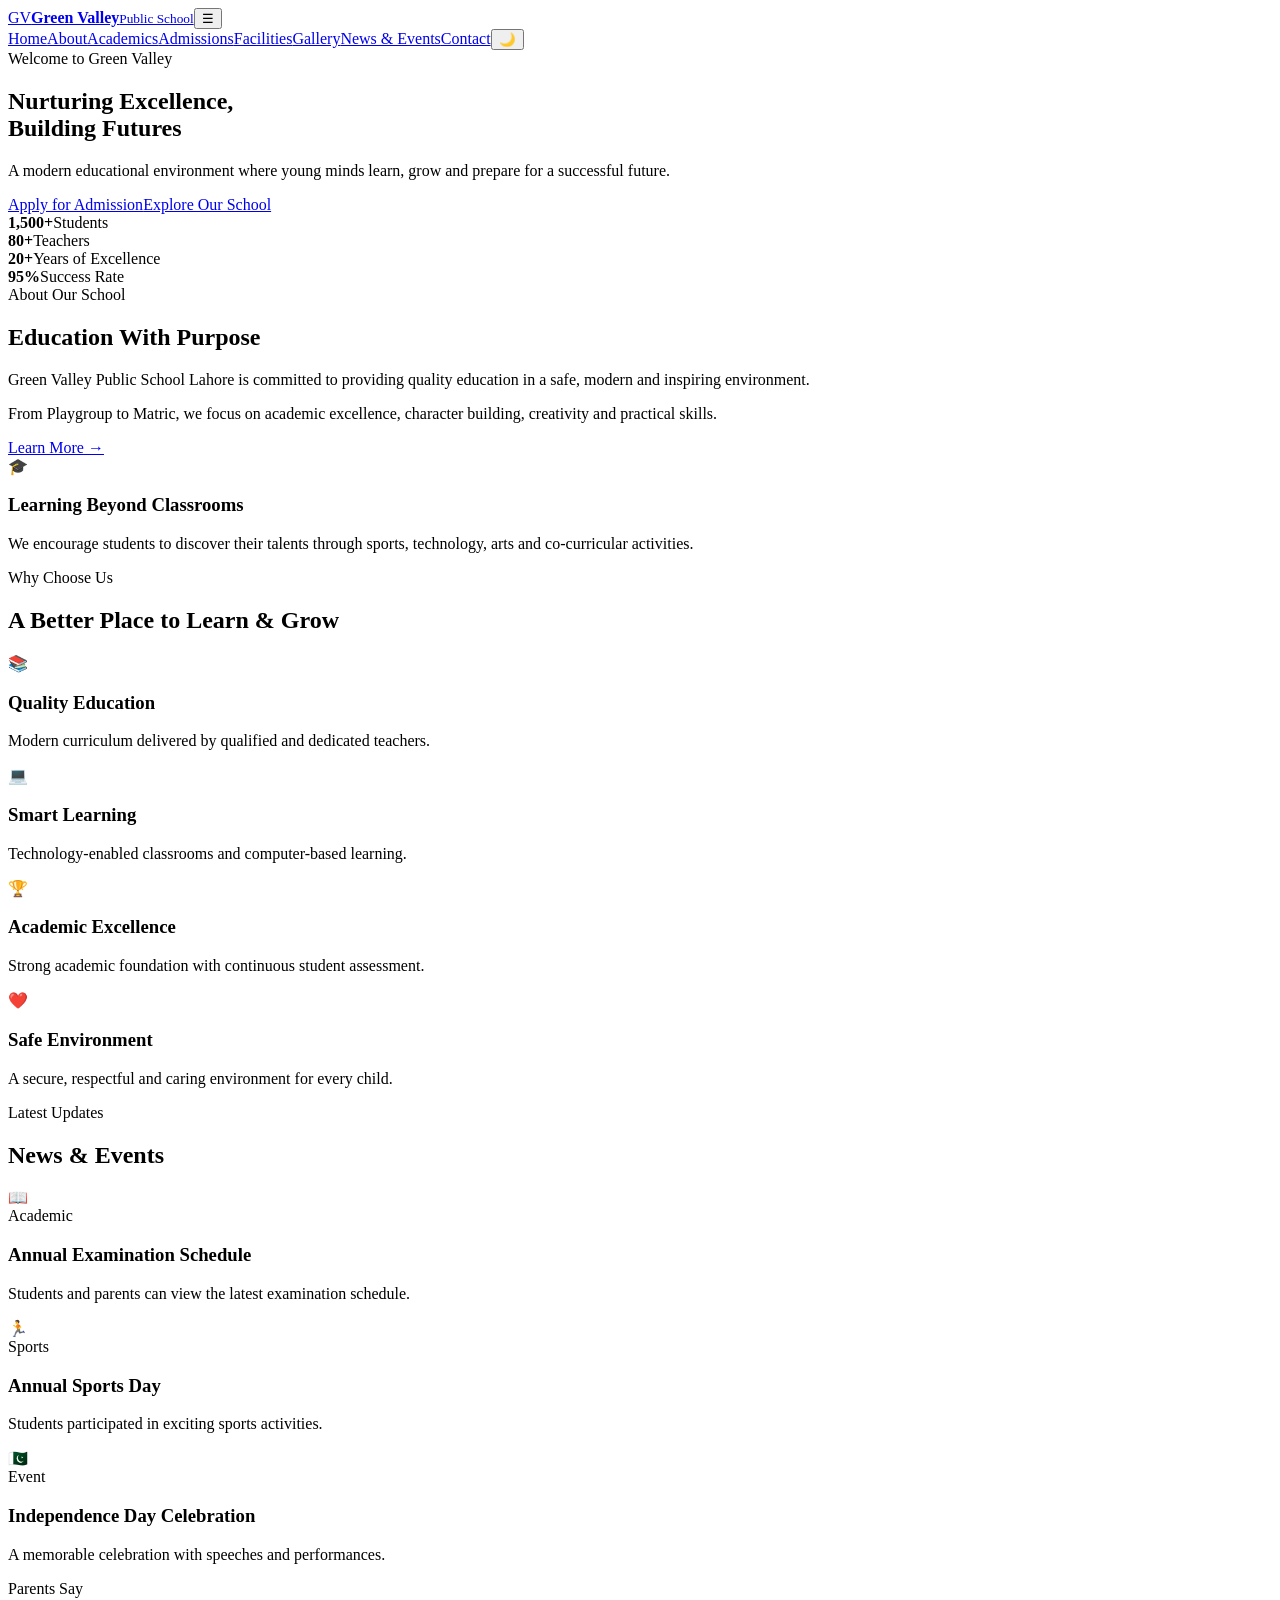
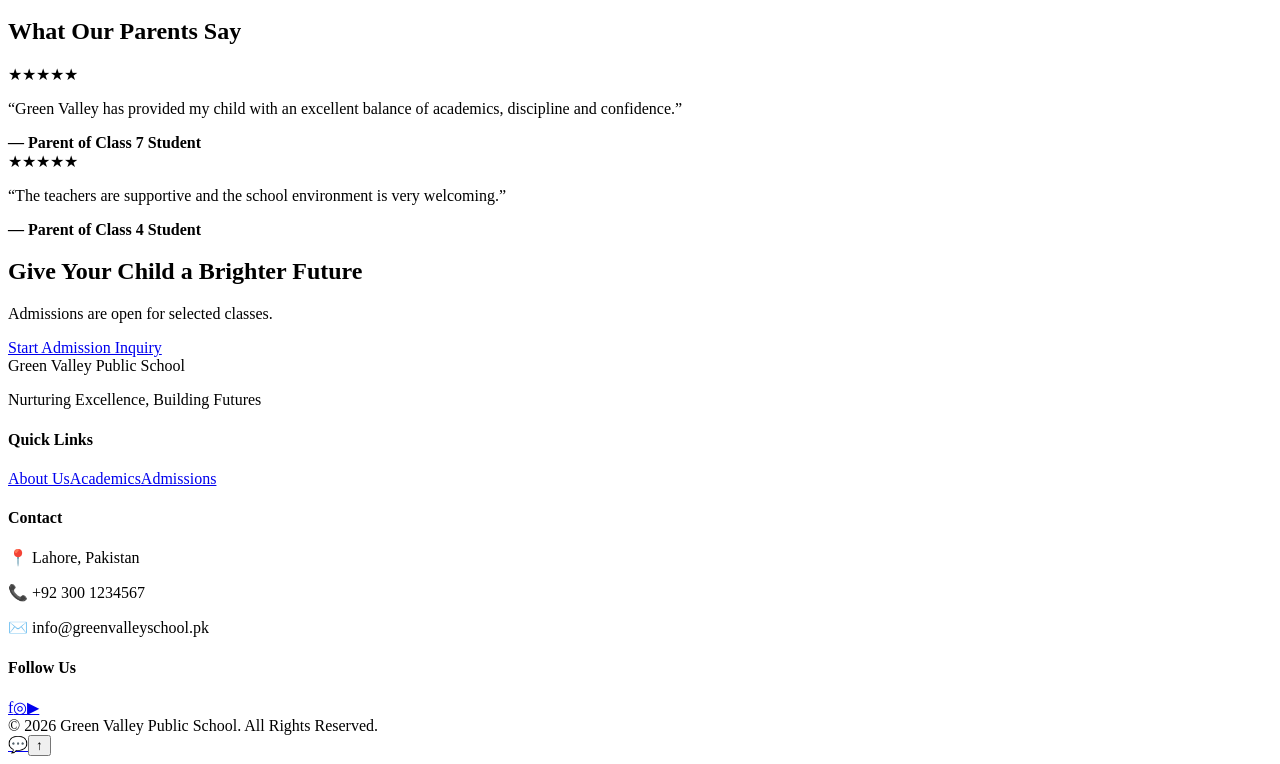
==== index.html @ daa35c9c "Add files via upload" ====
<!DOCTYPE html>
<html lang="en"><head><meta charset="UTF-8"><meta name="viewport" content="width=device-width,initial-scale=1.0"><meta name="description" content="Green Valley Public School Lahore - Nurturing Excellence, Building Futures"><title>Green Valley Public School | Lahore</title><link rel="preconnect" href="https://fonts.googleapis.com"><link href="https://fonts.googleapis.com/css2?family=Inter:wght@400;500;600;700;800&family=Poppins:wght@500;600;700;800&family=Noto+Nastaliq+Urdu:wght@400;600&display=swap" rel="stylesheet"><link rel="stylesheet" href="css/style.css"></head><body>
<header class="header"><div class="container nav"><a href="index.html" class="logo"><span class="logo-icon">GV</span><span><strong>Green Valley</strong><small>Public School</small></span></a><button class="menu-btn" id="menuBtn">☰</button><nav id="navMenu"><a class="active" href="index.html">Home</a><a href="about.html">About</a><a href="academics.html">Academics</a><a href="admissions.html">Admissions</a><a href="facilities.html">Facilities</a><a href="gallery.html">Gallery</a><a href="news-events.html">News & Events</a><a href="contact.html">Contact</a><button id="darkMode" class="icon-btn">🌙</button></nav></div></header>
<main><section class="hero"><div class="hero-content container"><span class="badge">Welcome to Green Valley</span><h1>Nurturing Excellence,<br><span>Building Futures</span></h1><p>A modern educational environment where young minds learn, grow and prepare for a successful future.</p><div class="hero-buttons"><a href="admissions.html" class="btn btn-gold">Apply for Admission</a><a href="about.html" class="btn btn-outline">Explore Our School</a></div></div></section>
<section class="stats"><div class="container stats-grid"><div class="stat"><strong>1,500+</strong><span>Students</span></div><div class="stat"><strong>80+</strong><span>Teachers</span></div><div class="stat"><strong>20+</strong><span>Years of Excellence</span></div><div class="stat"><strong>95%</strong><span>Success Rate</span></div></div></section>
<section class="section"><div class="container two-col"><div><span class="section-label">About Our School</span><h2>Education With Purpose</h2><p>Green Valley Public School Lahore is committed to providing quality education in a safe, modern and inspiring environment.</p><p>From Playgroup to Matric, we focus on academic excellence, character building, creativity and practical skills.</p><a href="about.html" class="text-link">Learn More →</a></div><div class="about-card"><div class="about-icon">🎓</div><h3>Learning Beyond Classrooms</h3><p>We encourage students to discover their talents through sports, technology, arts and co-curricular activities.</p></div></div></section>
<section class="section light"><div class="container"><div class="section-heading"><span class="section-label">Why Choose Us</span><h2>A Better Place to Learn & Grow</h2></div><div class="cards-4"><div class="feature-card"><div class="feature-icon">📚</div><h3>Quality Education</h3><p>Modern curriculum delivered by qualified and dedicated teachers.</p></div><div class="feature-card"><div class="feature-icon">💻</div><h3>Smart Learning</h3><p>Technology-enabled classrooms and computer-based learning.</p></div><div class="feature-card"><div class="feature-icon">🏆</div><h3>Academic Excellence</h3><p>Strong academic foundation with continuous student assessment.</p></div><div class="feature-card"><div class="feature-icon">❤️</div><h3>Safe Environment</h3><p>A secure, respectful and caring environment for every child.</p></div></div></div></section>
<section class="section"><div class="container"><div class="section-heading"><span class="section-label">Latest Updates</span><h2>News & Events</h2></div><div class="news-grid"><article class="news-card"><div class="news-image">📖</div><div class="news-body"><span>Academic</span><h3>Annual Examination Schedule</h3><p>Students and parents can view the latest examination schedule.</p></div></article><article class="news-card"><div class="news-image">🏃</div><div class="news-body"><span>Sports</span><h3>Annual Sports Day</h3><p>Students participated in exciting sports activities.</p></div></article><article class="news-card"><div class="news-image">🇵🇰</div><div class="news-body"><span>Event</span><h3>Independence Day Celebration</h3><p>A memorable celebration with speeches and performances.</p></div></article></div></div></section>
<section class="section light"><div class="container"><div class="section-heading"><span class="section-label">Parents Say</span><h2>What Our Parents Say</h2></div><div class="testimonial-grid"><div class="testimonial"><div class="stars">★★★★★</div><p>“Green Valley has provided my child with an excellent balance of academics, discipline and confidence.”</p><strong>— Parent of Class 7 Student</strong></div><div class="testimonial"><div class="stars">★★★★★</div><p>“The teachers are supportive and the school environment is very welcoming.”</p><strong>— Parent of Class 4 Student</strong></div></div></div></section>
<section class="cta"><div class="container"><h2>Give Your Child a Brighter Future</h2><p>Admissions are open for selected classes.</p><a href="admissions.html" class="btn btn-gold">Start Admission Inquiry</a></div></section></main>
<footer><div class="container footer-grid"><div><div class="footer-logo">Green Valley Public School</div><p>Nurturing Excellence, Building Futures</p></div><div><h4>Quick Links</h4><a href="about.html">About Us</a><a href="academics.html">Academics</a><a href="admissions.html">Admissions</a></div><div><h4>Contact</h4><p>📍 Lahore, Pakistan</p><p>📞 +92 300 1234567</p><p>✉️ info@greenvalleyschool.pk</p></div><div><h4>Follow Us</h4><div class="socials"><a href="#">f</a><a href="#">◎</a><a href="#">▶</a></div></div></div><div class="copyright">© 2026 Green Valley Public School. All Rights Reserved.</div></footer>
<a class="whatsapp" href="https://wa.me/923001234567" target="_blank">💬</a><button id="topBtn" class="top-btn">↑</button><script src="js/script.js"></script></body></html>
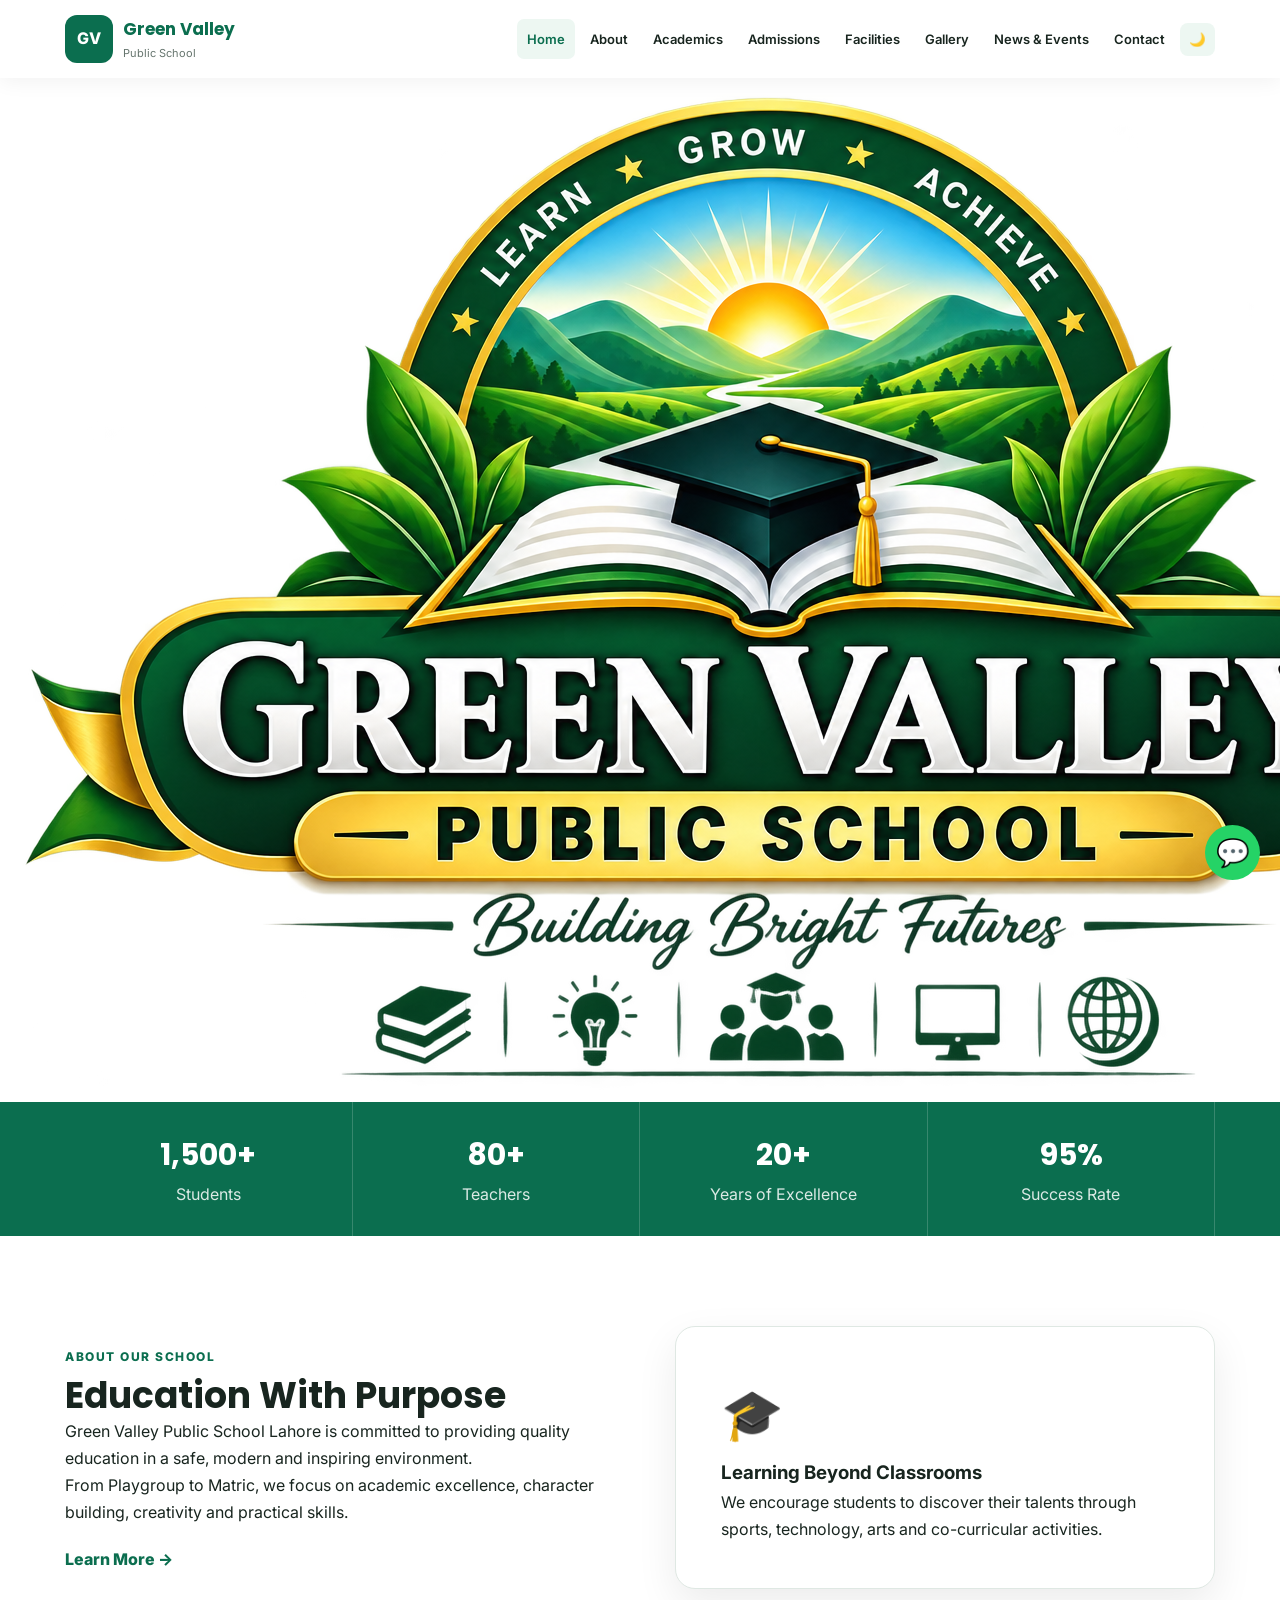
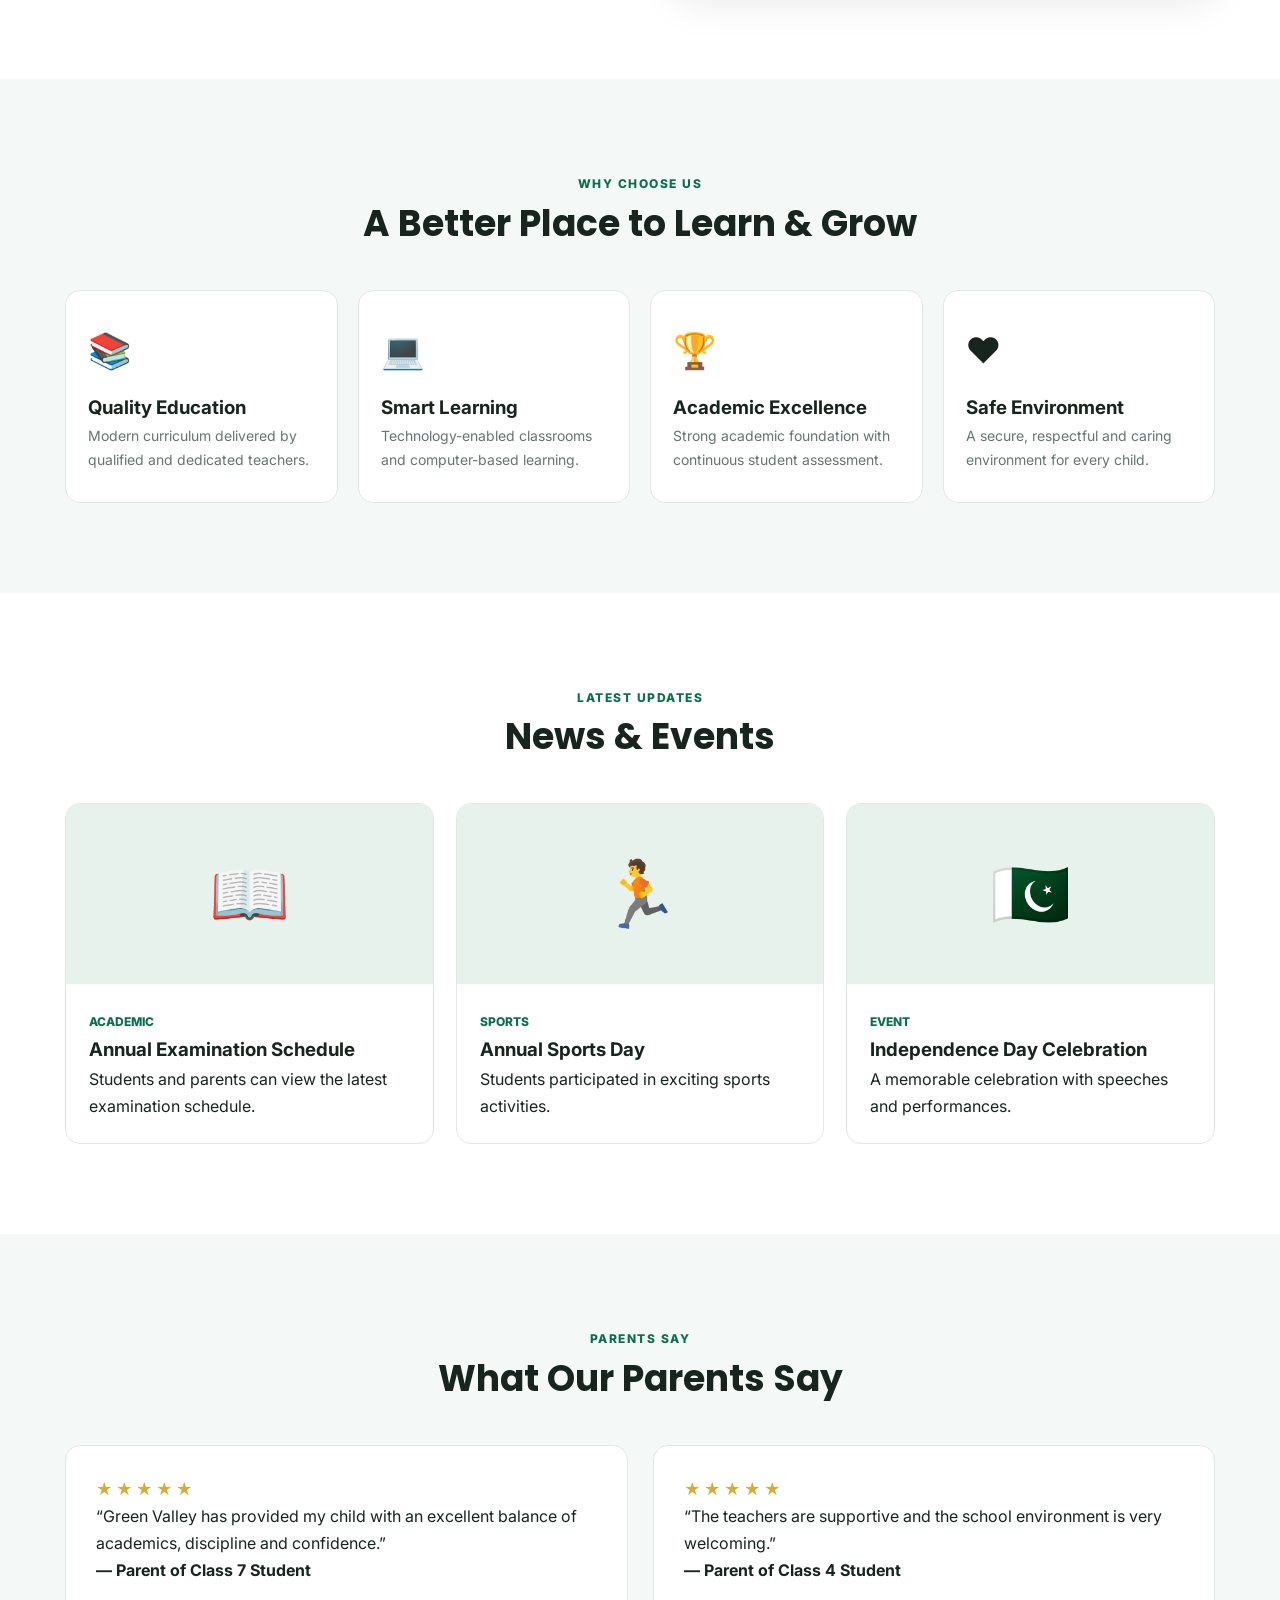
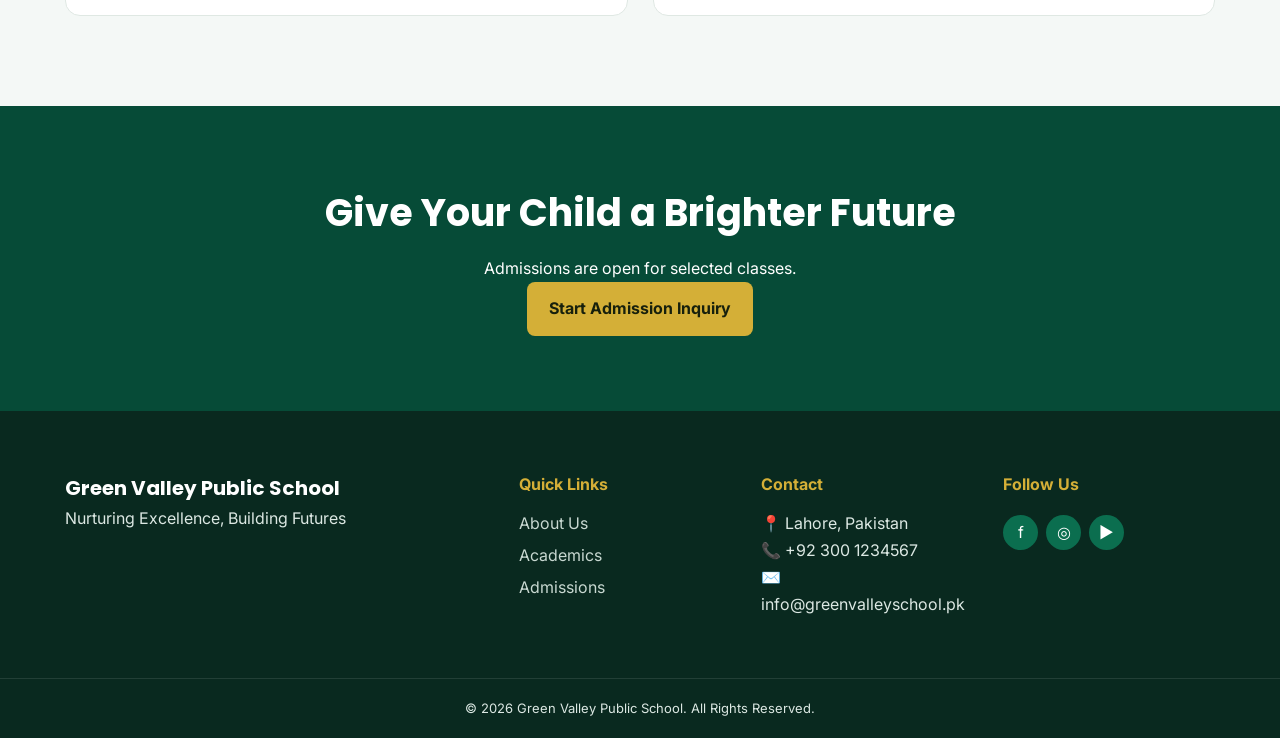
==== commit 5f6c9e0c: "Update index.html" ====
--- a/index.html
+++ b/index.html
@@ -1,7 +1,13 @@
 <!DOCTYPE html>
 <html lang="en"><head><meta charset="UTF-8"><meta name="viewport" content="width=device-width,initial-scale=1.0"><meta name="description" content="Green Valley Public School Lahore - Nurturing Excellence, Building Futures"><title>Green Valley Public School | Lahore</title><link rel="preconnect" href="https://fonts.googleapis.com"><link href="https://fonts.googleapis.com/css2?family=Inter:wght@400;500;600;700;800&family=Poppins:wght@500;600;700;800&family=Noto+Nastaliq+Urdu:wght@400;600&display=swap" rel="stylesheet"><link rel="stylesheet" href="css/style.css"></head><body>
 <header class="header"><div class="container nav"><a href="index.html" class="logo"><span class="logo-icon">GV</span><span><strong>Green Valley</strong><small>Public School</small></span></a><button class="menu-btn" id="menuBtn">☰</button><nav id="navMenu"><a class="active" href="index.html">Home</a><a href="about.html">About</a><a href="academics.html">Academics</a><a href="admissions.html">Admissions</a><a href="facilities.html">Facilities</a><a href="gallery.html">Gallery</a><a href="news-events.html">News & Events</a><a href="contact.html">Contact</a><button id="darkMode" class="icon-btn">🌙</button></nav></div></header>
-<main><section class="hero"><div class="hero-content container"><span class="badge">Welcome to Green Valley</span><h1>Nurturing Excellence,<br><span>Building Futures</span></h1><p>A modern educational environment where young minds learn, grow and prepare for a successful future.</p><div class="hero-buttons"><a href="admissions.html" class="btn btn-gold">Apply for Admission</a><a href="about.html" class="btn btn-outline">Explore Our School</a></div></div></section>
+<a href="index.html" class="logo">
+  <img src="images/logo.png" alt="Green Valley Public School Logo">
+  <div>
+    <strong>Green Valley Public School</strong>
+    <small>Learn • Grow • Achieve</small>
+  </div>
+</a>
 <section class="stats"><div class="container stats-grid"><div class="stat"><strong>1,500+</strong><span>Students</span></div><div class="stat"><strong>80+</strong><span>Teachers</span></div><div class="stat"><strong>20+</strong><span>Years of Excellence</span></div><div class="stat"><strong>95%</strong><span>Success Rate</span></div></div></section>
 <section class="section"><div class="container two-col"><div><span class="section-label">About Our School</span><h2>Education With Purpose</h2><p>Green Valley Public School Lahore is committed to providing quality education in a safe, modern and inspiring environment.</p><p>From Playgroup to Matric, we focus on academic excellence, character building, creativity and practical skills.</p><a href="about.html" class="text-link">Learn More →</a></div><div class="about-card"><div class="about-icon">🎓</div><h3>Learning Beyond Classrooms</h3><p>We encourage students to discover their talents through sports, technology, arts and co-curricular activities.</p></div></div></section>
 <section class="section light"><div class="container"><div class="section-heading"><span class="section-label">Why Choose Us</span><h2>A Better Place to Learn & Grow</h2></div><div class="cards-4"><div class="feature-card"><div class="feature-icon">📚</div><h3>Quality Education</h3><p>Modern curriculum delivered by qualified and dedicated teachers.</p></div><div class="feature-card"><div class="feature-icon">💻</div><h3>Smart Learning</h3><p>Technology-enabled classrooms and computer-based learning.</p></div><div class="feature-card"><div class="feature-icon">🏆</div><h3>Academic Excellence</h3><p>Strong academic foundation with continuous student assessment.</p></div><div class="feature-card"><div class="feature-icon">❤️</div><h3>Safe Environment</h3><p>A secure, respectful and caring environment for every child.</p></div></div></div></section>
@@ -9,4 +15,4 @@
 <section class="section light"><div class="container"><div class="section-heading"><span class="section-label">Parents Say</span><h2>What Our Parents Say</h2></div><div class="testimonial-grid"><div class="testimonial"><div class="stars">★★★★★</div><p>“Green Valley has provided my child with an excellent balance of academics, discipline and confidence.”</p><strong>— Parent of Class 7 Student</strong></div><div class="testimonial"><div class="stars">★★★★★</div><p>“The teachers are supportive and the school environment is very welcoming.”</p><strong>— Parent of Class 4 Student</strong></div></div></div></section>
 <section class="cta"><div class="container"><h2>Give Your Child a Brighter Future</h2><p>Admissions are open for selected classes.</p><a href="admissions.html" class="btn btn-gold">Start Admission Inquiry</a></div></section></main>
 <footer><div class="container footer-grid"><div><div class="footer-logo">Green Valley Public School</div><p>Nurturing Excellence, Building Futures</p></div><div><h4>Quick Links</h4><a href="about.html">About Us</a><a href="academics.html">Academics</a><a href="admissions.html">Admissions</a></div><div><h4>Contact</h4><p>📍 Lahore, Pakistan</p><p>📞 +92 300 1234567</p><p>✉️ info@greenvalleyschool.pk</p></div><div><h4>Follow Us</h4><div class="socials"><a href="#">f</a><a href="#">◎</a><a href="#">▶</a></div></div></div><div class="copyright">© 2026 Green Valley Public School. All Rights Reserved.</div></footer>
-<a class="whatsapp" href="https://wa.me/923001234567" target="_blank">💬</a><button id="topBtn" class="top-btn">↑</button><script src="js/script.js"></script></body></html>+<a class="whatsapp" href="https://wa.me/923001234567" target="_blank">💬</a><button id="topBtn" class="top-btn">↑</button><script src="js/script.js"></script></body></html>
--- a/css/style.css
+++ b/css/style.css
@@ -0,0 +1 @@
+*{margin:0;padding:0;box-sizing:border-box}html{scroll-behavior:smooth}:root{--green:#0B6E4F;--dark:#064b37;--gold:#d4af37;--white:#fff;--light:#f4f8f6;--text:#18251f;--muted:#66756e;--border:#dfe8e3;--shadow:0 15px 40px rgba(0,0,0,.08)}body{font-family:Inter,sans-serif;color:var(--text);background:var(--white);line-height:1.7}a{text-decoration:none;color:inherit}.container{width:min(1150px,92%);margin:auto}.header{position:sticky;top:0;z-index:1000;background:rgba(255,255,255,.96);backdrop-filter:blur(12px);box-shadow:0 3px 20px rgba(0,0,0,.06)}.nav{min-height:78px;display:flex;align-items:center;justify-content:space-between}.logo{display:flex;align-items:center;gap:10px}.logo-icon{width:48px;height:48px;display:grid;place-items:center;border-radius:12px;background:var(--green);color:#fff;font-weight:800}.logo strong,.logo small{display:block}.logo strong{font-family:Poppins;color:var(--green);font-size:17px}.logo small{font-size:11px;color:var(--muted)}nav{display:flex;align-items:center;gap:5px}nav a{padding:9px 10px;font-size:13px;font-weight:600;border-radius:7px}nav a:hover,nav a.active{color:var(--green);background:#edf7f2}.menu-btn{display:none;border:0;background:transparent;font-size:28px}.icon-btn{border:0;background:#edf7f2;padding:9px;border-radius:8px;cursor:pointer}.hero{min-height:650px;display:flex;align-items:center;background:linear-gradient(90deg,rgba(3,45,32,.88),rgba(3,45,32,.35)),url("https://images.unsplash.com/photo-1580582932707-520aed937b7b?auto=format&fit=crop&w=1800&q=80") center/cover}.hero-content{color:#fff}.hero-content{max-width:1150px}.hero-content p{max-width:600px;font-size:18px;color:#eef6f2}.badge,.section-label{color:var(--green);font-weight:800;text-transform:uppercase;letter-spacing:1.5px;font-size:12px}.hero .badge{color:var(--gold)}.hero h1{font-family:Poppins;font-size:clamp(40px,6vw,72px);line-height:1.12;margin:15px 0}.hero h1 span{color:#e8c84a}.hero-buttons{display:flex;gap:12px;margin-top:30px}.btn{display:inline-block;border:0;border-radius:8px;padding:13px 22px;font-weight:700;cursor:pointer;transition:.3s}.btn:hover{transform:translateY(-3px)}.btn-gold{background:var(--gold);color:#17200c}.btn-green{background:var(--green);color:#fff}.btn-outline{border:1px solid rgba(255,255,255,.6);color:#fff}.stats{background:var(--green);color:#fff}.stats-grid{display:grid;grid-template-columns:repeat(4,1fr)}.stat{padding:28px;text-align:center;border-right:1px solid rgba(255,255,255,.18)}.stat strong,.stat span{display:block}.stat strong{font-family:Poppins;font-size:30px}.stat span{opacity:.85}.section{padding:90px 0}.light{background:var(--light)}.section-heading{text-align:center;margin-bottom:45px}.section-heading h2,.two-col h2{font-family:Poppins;font-size:36px;line-height:1.2;margin-top:5px}.two-col{display:grid;grid-template-columns:1fr 1fr;gap:70px;align-items:center}.about-card,.info-box{padding:45px;border-radius:20px;background:#fff;box-shadow:var(--shadow);border:1px solid var(--border)}.about-icon{font-size:50px}.text-link{display:inline-block;margin-top:20px;color:var(--green);font-weight:800}.cards-4{display:grid;grid-template-columns:repeat(4,1fr);gap:20px}.feature-card,.facility{padding:30px 22px;background:#fff;border:1px solid var(--border);border-radius:15px;transition:.3s}.feature-card:hover,.facility:hover{transform:translateY(-7px);box-shadow:var(--shadow);border-color:#a8d6c2}.feature-icon{font-size:35px;margin-bottom:12px}.feature-card p,.facility p{color:var(--muted);font-size:14px}.news-grid{display:grid;grid-template-columns:repeat(3,1fr);gap:22px}.news-card{overflow:hidden;border-radius:15px;background:#fff;border:1px solid var(--border);transition:.3s}.news-card:hover{transform:translateY(-5px);box-shadow:var(--shadow)}.news-image{height:180px;background:#e7f2ed;display:grid;place-items:center;font-size:65px}.news-body{padding:23px}.news-body>span{color:var(--green);font-size:12px;font-weight:800;text-transform:uppercase}.testimonial-grid{display:grid;grid-template-columns:1fr 1fr;gap:25px}.testimonial{padding:30px;border-radius:15px;background:#fff;border:1px solid var(--border)}.stars{color:var(--gold);letter-spacing:3px}.page-hero{padding:90px 0;color:#fff;background:linear-gradient(120deg,#064b37,#0B6E4F)}.page-hero h1{font-family:Poppins;font-size:clamp(35px,5vw,55px);margin:8px 0}.page-hero .section-label{color:var(--gold)}.facility-grid{display:grid;grid-template-columns:repeat(3,1fr);gap:22px}.facility>div{font-size:42px}.timeline{display:grid;gap:18px;max-width:850px;margin:auto}.timeline>div{padding:25px;border-left:5px solid var(--green);background:var(--light);border-radius:8px}.timeline b{color:var(--green)}.subject-grid{display:grid;grid-template-columns:repeat(4,1fr);gap:15px}.subject-grid div{padding:20px;text-align:center;background:#fff;border:1px solid var(--border);border-radius:10px;font-weight:700}.check-list{list-style:none}.check-list li{margin:12px 0}.check-list li:before{content:"✓";color:var(--green);font-weight:bold;margin-right:10px}.principal{display:grid;grid-template-columns:300px 1fr;gap:50px;align-items:center}.principal-photo{height:330px;border-radius:20px;background:#e6f1ec;display:grid;place-items:center;font-size:100px}.steps{display:grid;grid-template-columns:repeat(4,1fr);gap:18px}.steps>div{padding:25px;background:var(--light);border-radius:15px}.steps b{display:block;font-size:28px;color:var(--green)}.table-wrap{overflow-x:auto}table{width:100%;border-collapse:collapse;background:#fff;min-width:600px}th,td{padding:16px;border:1px solid var(--border);text-align:left}th{background:var(--green);color:#fff}.note{color:var(--muted);margin-top:10px}.form-card{padding:35px;background:#fff;border-radius:18px;box-shadow:var(--shadow)}.form-card h2{font-family:Poppins;margin-bottom:20px}form{display:grid;gap:13px}input,select,textarea{width:100%;padding:13px 15px;border:1px solid var(--border);border-radius:8px;font:inherit;outline:none}input:focus,select:focus,textarea:focus{border-color:var(--green)}textarea{min-height:130px;resize:vertical}.filters{display:flex;justify-content:center;gap:10px;margin-bottom:30px;flex-wrap:wrap}.filter{border:1px solid var(--border);background:#fff;padding:9px 18px;border-radius:30px;cursor:pointer}.filter.active,.filter:hover{background:var(--green);color:#fff}.gallery-grid{display:grid;grid-template-columns:repeat(4,1fr);gap:18px}.gallery-item{height:220px;background:var(--light);border-radius:15px;display:grid;place-items:center;cursor:pointer;transition:.3s;overflow:hidden}.gallery-item:hover{transform:scale(1.03);box-shadow:var(--shadow)}.gallery-item div{font-size:65px}.gallery-item span{font-weight:700}.lightbox{display:none;position:fixed;inset:0;background:rgba(0,0,0,.85);z-index:2000;place-items:center;color:#fff}.lightbox.show{display:grid}#closeLightbox{position:absolute;top:20px;right:30px;font-size:40px;color:#fff;background:none;border:0;cursor:pointer}.event-list{max-width:800px;margin:auto}.event{display:flex;gap:20px;align-items:center;padding:22px;background:#fff;border-bottom:1px solid var(--border)}.event>strong{width:65px;height:65px;display:grid;place-items:center;background:var(--green);color:#fff;border-radius:12px;font-size:22px}.contact-grid{display:grid;grid-template-columns:1fr 1fr;gap:40px}.contact-item{margin-bottom:20px}.contact-item strong{color:var(--green)}.map{height:300px;margin-top:25px;border-radius:15px;overflow:hidden}.map iframe{width:100%;height:100%;border:0}.cta{padding:75px 0;text-align:center;background:var(--dark);color:#fff}.cta h2{font-family:Poppins;font-size:38px;margin-bottom:10px}footer{background:#09291f;color:#dce8e3}.footer-grid{padding:60px 0;display:grid;grid-template-columns:2fr 1fr 1fr 1fr;gap:30px}.footer-logo{font-family:Poppins;font-size:20px;font-weight:700;color:#fff}footer h4{color:var(--gold);margin-bottom:12px}footer a{display:block;margin:5px 0;color:#c8d8d1}.socials{display:flex;gap:8px}.socials a{width:35px;height:35px;border-radius:50%;display:grid;place-items:center;background:var(--green);color:#fff}.copyright{text-align:center;padding:18px;border-top:1px solid rgba(255,255,255,.1);font-size:13px}.whatsapp,.top-btn{position:fixed;z-index:900;border:0;cursor:pointer}.whatsapp{right:20px;bottom:20px;width:55px;height:55px;display:grid;place-items:center;border-radius:50%;background:#25D366;font-size:27px}.top-btn{right:20px;bottom:85px;width:40px;height:40px;display:none;border-radius:50%;background:var(--green);color:#fff;font-size:20px}body.dark{--white:#101815;--light:#17211d;--text:#edf5f1;--muted:#a9b9b2;--border:#293a33;background:#101815}body.dark .header,body.dark .news-card,body.dark .feature-card,body.dark .facility,body.dark .testimonial,body.dark .form-card,body.dark .about-card,body.dark .info-box,body.dark table,body.dark .subject-grid div,body.dark .event{background:#17211d}body.dark input,body.dark select,body.dark textarea{background:#101815;color:#fff}@media(max-width:1000px){nav a{padding:8px 6px;font-size:12px}.cards-4{grid-template-columns:repeat(2,1fr)}.gallery-grid{grid-template-columns:repeat(3,1fr)}}@media(max-width:760px){.menu-btn{display:block}nav{position:absolute;left:0;right:0;top:78px;display:none;flex-direction:column;align-items:stretch;padding:15px;background:#fff;box-shadow:var(--shadow)}body.dark nav{background:#17211d}nav.open{display:flex}nav a{padding:12px}.hero{min-height:580px}.hero h1{font-size:42px}.hero-buttons{flex-direction:column;align-items:flex-start}.stats-grid,.two-col,.news-grid,.testimonial-grid,.facility-grid,.contact-grid,.principal{grid-template-columns:1fr}.stats-grid{grid-template-columns:repeat(2,1fr)}.cards-4,.steps,.subject-grid{grid-template-columns:1fr 1fr}.gallery-grid{grid-template-columns:1fr 1fr}.footer-grid{grid-template-columns:1fr 1fr}.section{padding:65px 0}}@media(max-width:480px){.logo strong{font-size:14px}.logo-icon{width:42px;height:42px}.cards-4,.steps,.subject-grid,.gallery-grid,.footer-grid{grid-template-columns:1fr}.stat{padding:20px 10px}.stat strong{font-size:24px}.section-heading h2,.two-col h2{font-size:30px}.hero h1{font-size:36px}.page-hero{padding:65px 0}}
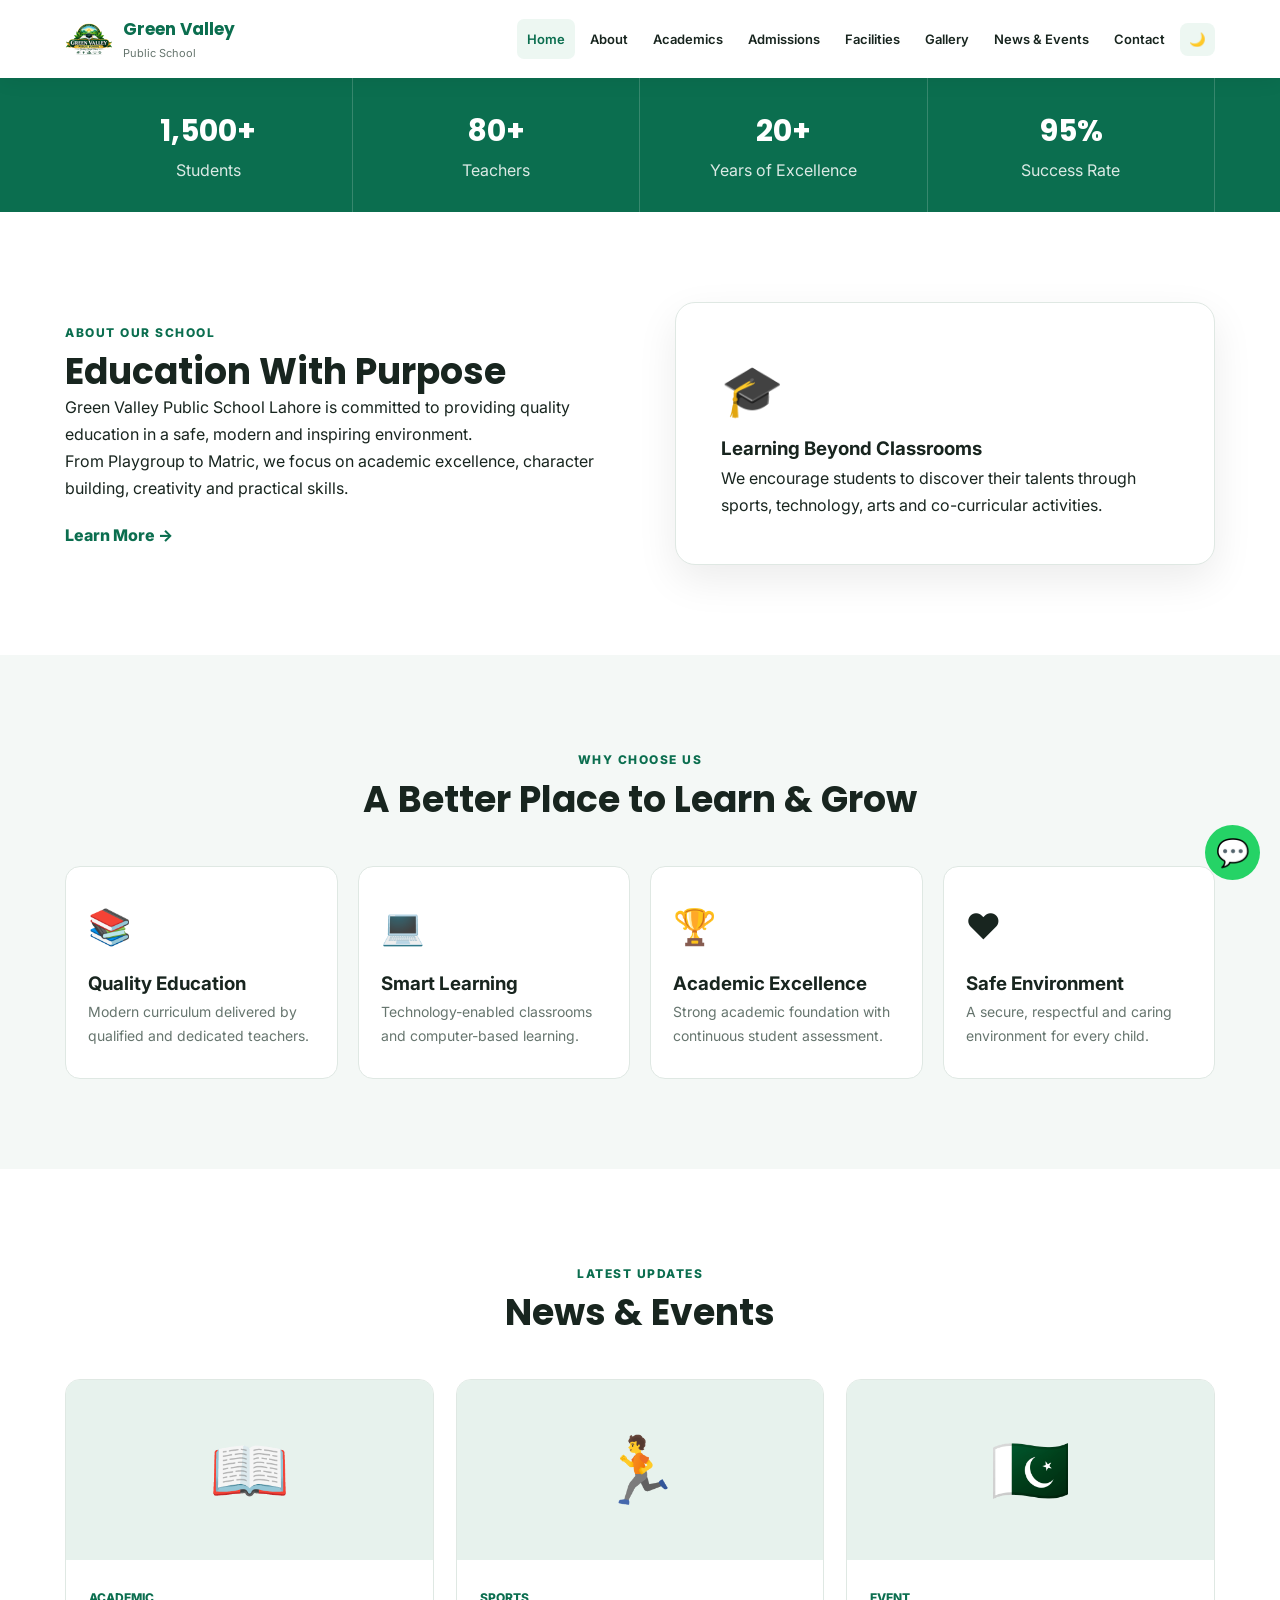
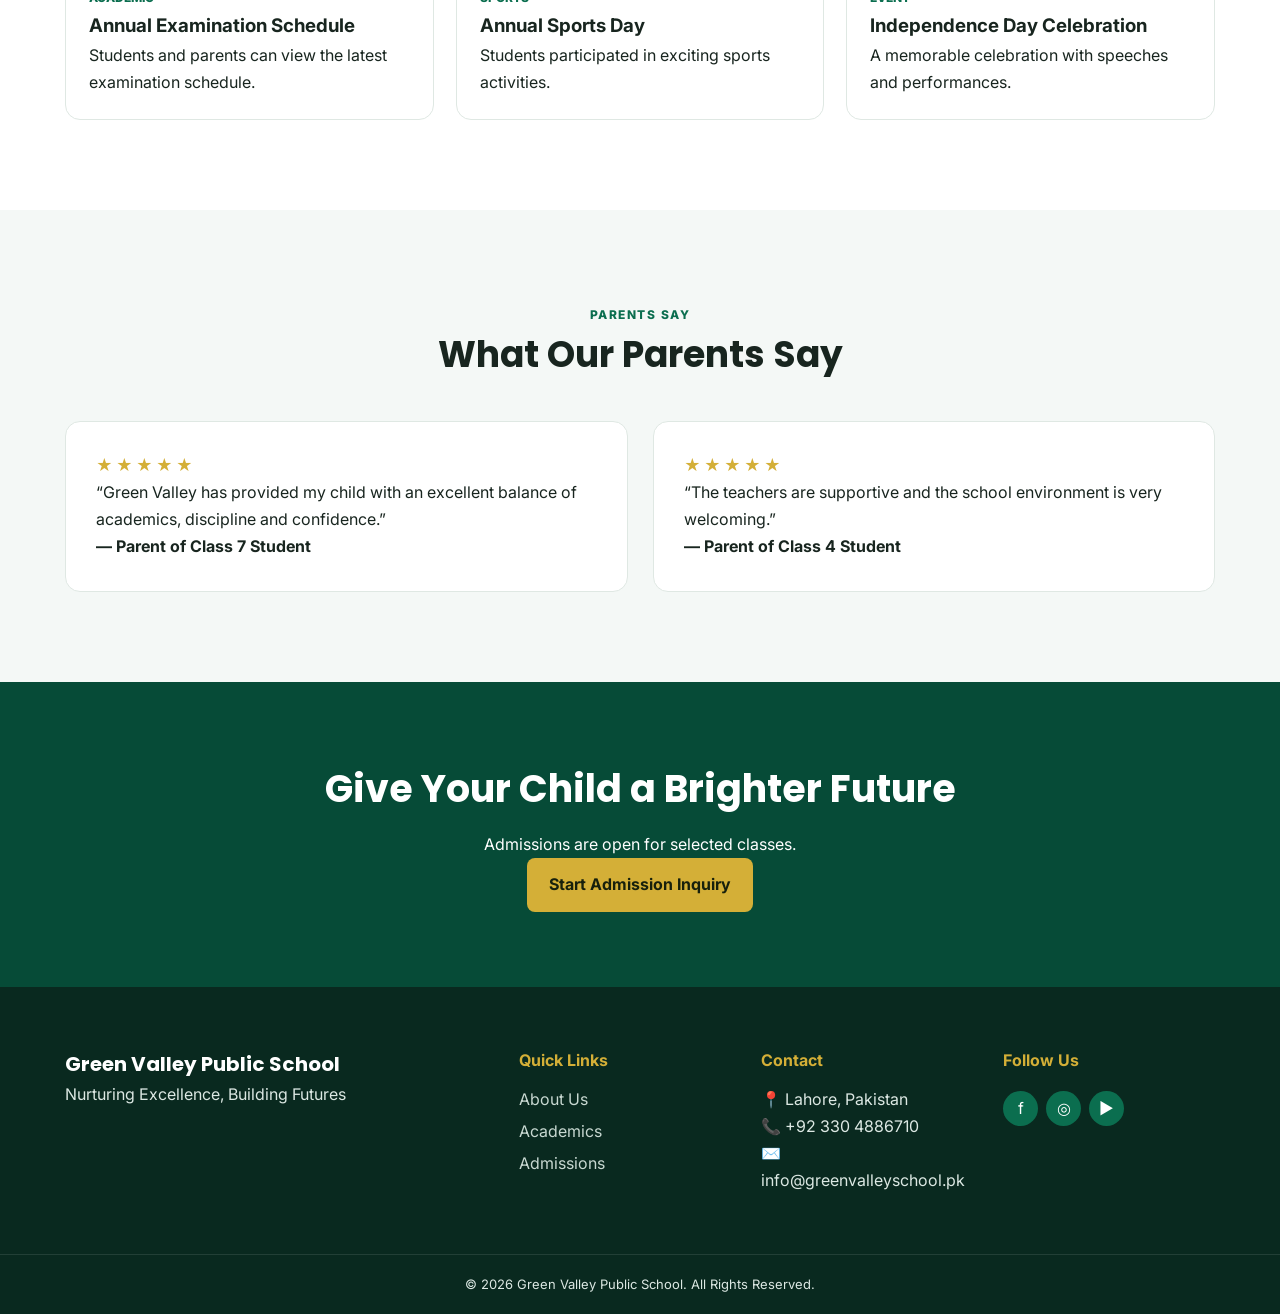
==== commit ada381ba: "Update index.html" ====
--- a/index.html
+++ b/index.html
@@ -1,18 +1,277 @@
 <!DOCTYPE html>
-<html lang="en"><head><meta charset="UTF-8"><meta name="viewport" content="width=device-width,initial-scale=1.0"><meta name="description" content="Green Valley Public School Lahore - Nurturing Excellence, Building Futures"><title>Green Valley Public School | Lahore</title><link rel="preconnect" href="https://fonts.googleapis.com"><link href="https://fonts.googleapis.com/css2?family=Inter:wght@400;500;600;700;800&family=Poppins:wght@500;600;700;800&family=Noto+Nastaliq+Urdu:wght@400;600&display=swap" rel="stylesheet"><link rel="stylesheet" href="css/style.css"></head><body>
-<header class="header"><div class="container nav"><a href="index.html" class="logo"><span class="logo-icon">GV</span><span><strong>Green Valley</strong><small>Public School</small></span></a><button class="menu-btn" id="menuBtn">☰</button><nav id="navMenu"><a class="active" href="index.html">Home</a><a href="about.html">About</a><a href="academics.html">Academics</a><a href="admissions.html">Admissions</a><a href="facilities.html">Facilities</a><a href="gallery.html">Gallery</a><a href="news-events.html">News & Events</a><a href="contact.html">Contact</a><button id="darkMode" class="icon-btn">🌙</button></nav></div></header>
+<html lang="en">
+<head>
+<meta charset="UTF-8">
+<meta name="viewport" content="width=device-width,initial-scale=1.0">
+<meta name="description" content="Green Valley Public School Lahore - Nurturing Excellence, Building Futures">
+<title>Green Valley Public School | Lahore</title>
+
+<link rel="preconnect" href="https://fonts.googleapis.com">
+<link href="https://fonts.googleapis.com/css2?family=Inter:wght@400;500;600;700;800&family=Poppins:wght@500;600;700;800&family=Noto+Nastaliq+Urdu:wght@400;600&display=swap" rel="stylesheet">
+
+<link rel="stylesheet" href="css/style.css">
+</head>
+
+<body>
+
+<header class="header">
+<div class="container nav">
+
 <a href="index.html" class="logo">
-  <img src="images/logo.png" alt="Green Valley Public School Logo">
-  <div>
-    <strong>Green Valley Public School</strong>
-    <small>Learn • Grow • Achieve</small>
-  </div>
+<img src="images/logo.png" alt="Green Valley Public School Logo" class="logo-img">
+<span>
+<strong>Green Valley</strong>
+<small>Public School</small>
+</span>
 </a>
-<section class="stats"><div class="container stats-grid"><div class="stat"><strong>1,500+</strong><span>Students</span></div><div class="stat"><strong>80+</strong><span>Teachers</span></div><div class="stat"><strong>20+</strong><span>Years of Excellence</span></div><div class="stat"><strong>95%</strong><span>Success Rate</span></div></div></section>
-<section class="section"><div class="container two-col"><div><span class="section-label">About Our School</span><h2>Education With Purpose</h2><p>Green Valley Public School Lahore is committed to providing quality education in a safe, modern and inspiring environment.</p><p>From Playgroup to Matric, we focus on academic excellence, character building, creativity and practical skills.</p><a href="about.html" class="text-link">Learn More →</a></div><div class="about-card"><div class="about-icon">🎓</div><h3>Learning Beyond Classrooms</h3><p>We encourage students to discover their talents through sports, technology, arts and co-curricular activities.</p></div></div></section>
-<section class="section light"><div class="container"><div class="section-heading"><span class="section-label">Why Choose Us</span><h2>A Better Place to Learn & Grow</h2></div><div class="cards-4"><div class="feature-card"><div class="feature-icon">📚</div><h3>Quality Education</h3><p>Modern curriculum delivered by qualified and dedicated teachers.</p></div><div class="feature-card"><div class="feature-icon">💻</div><h3>Smart Learning</h3><p>Technology-enabled classrooms and computer-based learning.</p></div><div class="feature-card"><div class="feature-icon">🏆</div><h3>Academic Excellence</h3><p>Strong academic foundation with continuous student assessment.</p></div><div class="feature-card"><div class="feature-icon">❤️</div><h3>Safe Environment</h3><p>A secure, respectful and caring environment for every child.</p></div></div></div></section>
-<section class="section"><div class="container"><div class="section-heading"><span class="section-label">Latest Updates</span><h2>News & Events</h2></div><div class="news-grid"><article class="news-card"><div class="news-image">📖</div><div class="news-body"><span>Academic</span><h3>Annual Examination Schedule</h3><p>Students and parents can view the latest examination schedule.</p></div></article><article class="news-card"><div class="news-image">🏃</div><div class="news-body"><span>Sports</span><h3>Annual Sports Day</h3><p>Students participated in exciting sports activities.</p></div></article><article class="news-card"><div class="news-image">🇵🇰</div><div class="news-body"><span>Event</span><h3>Independence Day Celebration</h3><p>A memorable celebration with speeches and performances.</p></div></article></div></div></section>
-<section class="section light"><div class="container"><div class="section-heading"><span class="section-label">Parents Say</span><h2>What Our Parents Say</h2></div><div class="testimonial-grid"><div class="testimonial"><div class="stars">★★★★★</div><p>“Green Valley has provided my child with an excellent balance of academics, discipline and confidence.”</p><strong>— Parent of Class 7 Student</strong></div><div class="testimonial"><div class="stars">★★★★★</div><p>“The teachers are supportive and the school environment is very welcoming.”</p><strong>— Parent of Class 4 Student</strong></div></div></div></section>
-<section class="cta"><div class="container"><h2>Give Your Child a Brighter Future</h2><p>Admissions are open for selected classes.</p><a href="admissions.html" class="btn btn-gold">Start Admission Inquiry</a></div></section></main>
-<footer><div class="container footer-grid"><div><div class="footer-logo">Green Valley Public School</div><p>Nurturing Excellence, Building Futures</p></div><div><h4>Quick Links</h4><a href="about.html">About Us</a><a href="academics.html">Academics</a><a href="admissions.html">Admissions</a></div><div><h4>Contact</h4><p>📍 Lahore, Pakistan</p><p>📞 +92 300 1234567</p><p>✉️ info@greenvalleyschool.pk</p></div><div><h4>Follow Us</h4><div class="socials"><a href="#">f</a><a href="#">◎</a><a href="#">▶</a></div></div></div><div class="copyright">© 2026 Green Valley Public School. All Rights Reserved.</div></footer>
-<a class="whatsapp" href="https://wa.me/923001234567" target="_blank">💬</a><button id="topBtn" class="top-btn">↑</button><script src="js/script.js"></script></body></html>
+
+<button class="menu-btn" id="menuBtn">☰</button>
+
+<nav id="navMenu">
+<a class="active" href="index.html">Home</a>
+<a href="about.html">About</a>
+<a href="academics.html">Academics</a>
+<a href="admissions.html">Admissions</a>
+<a href="facilities.html">Facilities</a>
+<a href="gallery.html">Gallery</a>
+<a href="news-events.html">News & Events</a>
+<a href="contact.html">Contact</a>
+<button id="darkMode" class="icon-btn">🌙</button>
+</nav>
+
+</div>
+</header>
+
+
+<section class="stats">
+<div class="container stats-grid">
+
+<div class="stat">
+<strong>1,500+</strong>
+<span>Students</span>
+</div>
+
+<div class="stat">
+<strong>80+</strong>
+<span>Teachers</span>
+</div>
+
+<div class="stat">
+<strong>20+</strong>
+<span>Years of Excellence</span>
+</div>
+
+<div class="stat">
+<strong>95%</strong>
+<span>Success Rate</span>
+</div>
+
+</div>
+</section>
+
+
+<section class="section">
+<div class="container two-col">
+
+<div>
+<span class="section-label">About Our School</span>
+<h2>Education With Purpose</h2>
+
+<p>
+Green Valley Public School Lahore is committed to providing quality education in a safe, modern and inspiring environment.
+</p>
+
+<p>
+From Playgroup to Matric, we focus on academic excellence, character building, creativity and practical skills.
+</p>
+
+<a href="about.html" class="text-link">Learn More →</a>
+</div>
+
+<div class="about-card">
+<div class="about-icon">🎓</div>
+<h3>Learning Beyond Classrooms</h3>
+<p>
+We encourage students to discover their talents through sports, technology, arts and co-curricular activities.
+</p>
+</div>
+
+</div>
+</section>
+
+
+<section class="section light">
+<div class="container">
+
+<div class="section-heading">
+<span class="section-label">Why Choose Us</span>
+<h2>A Better Place to Learn & Grow</h2>
+</div>
+
+<div class="cards-4">
+
+<div class="feature-card">
+<div class="feature-icon">📚</div>
+<h3>Quality Education</h3>
+<p>Modern curriculum delivered by qualified and dedicated teachers.</p>
+</div>
+
+<div class="feature-card">
+<div class="feature-icon">💻</div>
+<h3>Smart Learning</h3>
+<p>Technology-enabled classrooms and computer-based learning.</p>
+</div>
+
+<div class="feature-card">
+<div class="feature-icon">🏆</div>
+<h3>Academic Excellence</h3>
+<p>Strong academic foundation with continuous student assessment.</p>
+</div>
+
+<div class="feature-card">
+<div class="feature-icon">❤️</div>
+<h3>Safe Environment</h3>
+<p>A secure, respectful and caring environment for every child.</p>
+</div>
+
+</div>
+</div>
+</section>
+
+
+<section class="section">
+<div class="container">
+
+<div class="section-heading">
+<span class="section-label">Latest Updates</span>
+<h2>News & Events</h2>
+</div>
+
+<div class="news-grid">
+
+<article class="news-card">
+<div class="news-image">📖</div>
+<div class="news-body">
+<span>Academic</span>
+<h3>Annual Examination Schedule</h3>
+<p>Students and parents can view the latest examination schedule.</p>
+</div>
+</article>
+
+<article class="news-card">
+<div class="news-image">🏃</div>
+<div class="news-body">
+<span>Sports</span>
+<h3>Annual Sports Day</h3>
+<p>Students participated in exciting sports activities.</p>
+</div>
+</article>
+
+<article class="news-card">
+<div class="news-image">🇵🇰</div>
+<div class="news-body">
+<span>Event</span>
+<h3>Independence Day Celebration</h3>
+<p>A memorable celebration with speeches and performances.</p>
+</div>
+</article>
+
+</div>
+</div>
+</section>
+
+
+<section class="section light">
+<div class="container">
+
+<div class="section-heading">
+<span class="section-label">Parents Say</span>
+<h2>What Our Parents Say</h2>
+</div>
+
+<div class="testimonial-grid">
+
+<div class="testimonial">
+<div class="stars">★★★★★</div>
+<p>
+“Green Valley has provided my child with an excellent balance of academics, discipline and confidence.”
+</p>
+<strong>— Parent of Class 7 Student</strong>
+</div>
+
+<div class="testimonial">
+<div class="stars">★★★★★</div>
+<p>
+“The teachers are supportive and the school environment is very welcoming.”
+</p>
+<strong>— Parent of Class 4 Student</strong>
+</div>
+
+</div>
+</div>
+</section>
+
+
+<section class="cta">
+<div class="container">
+
+<h2>Give Your Child a Brighter Future</h2>
+<p>Admissions are open for selected classes.</p>
+
+<a href="admissions.html" class="btn btn-gold">
+Start Admission Inquiry
+</a>
+
+</div>
+</section>
+
+
+<footer>
+
+<div class="container footer-grid">
+
+<div>
+<div class="footer-logo">Green Valley Public School</div>
+<p>Nurturing Excellence, Building Futures</p>
+</div>
+
+<div>
+<h4>Quick Links</h4>
+<a href="about.html">About Us</a>
+<a href="academics.html">Academics</a>
+<a href="admissions.html">Admissions</a>
+</div>
+
+<div>
+<h4>Contact</h4>
+<p>📍 Lahore, Pakistan</p>
+<p>📞 +92 330 4886710</p>
+<p>✉️ info@greenvalleyschool.pk</p>
+</div>
+
+<div>
+<h4>Follow Us</h4>
+<div class="socials">
+<a href="#">f</a>
+<a href="#">◎</a>
+<a href="#">▶</a>
+</div>
+</div>
+
+</div>
+
+<div class="copyright">
+© 2026 Green Valley Public School. All Rights Reserved.
+</div>
+
+</footer>
+
+
+<a class="whatsapp" href="https://wa.me/923304886710" target="_blank">💬</a>
+
+<button id="topBtn" class="top-btn">↑</button>
+
+<script src="js/script.js"></script>
+
+</body>
+</html>
--- a/css/style.css
+++ b/css/style.css
@@ -1 +1,7 @@
 *{margin:0;padding:0;box-sizing:border-box}html{scroll-behavior:smooth}:root{--green:#0B6E4F;--dark:#064b37;--gold:#d4af37;--white:#fff;--light:#f4f8f6;--text:#18251f;--muted:#66756e;--border:#dfe8e3;--shadow:0 15px 40px rgba(0,0,0,.08)}body{font-family:Inter,sans-serif;color:var(--text);background:var(--white);line-height:1.7}a{text-decoration:none;color:inherit}.container{width:min(1150px,92%);margin:auto}.header{position:sticky;top:0;z-index:1000;background:rgba(255,255,255,.96);backdrop-filter:blur(12px);box-shadow:0 3px 20px rgba(0,0,0,.06)}.nav{min-height:78px;display:flex;align-items:center;justify-content:space-between}.logo{display:flex;align-items:center;gap:10px}.logo-icon{width:48px;height:48px;display:grid;place-items:center;border-radius:12px;background:var(--green);color:#fff;font-weight:800}.logo strong,.logo small{display:block}.logo strong{font-family:Poppins;color:var(--green);font-size:17px}.logo small{font-size:11px;color:var(--muted)}nav{display:flex;align-items:center;gap:5px}nav a{padding:9px 10px;font-size:13px;font-weight:600;border-radius:7px}nav a:hover,nav a.active{color:var(--green);background:#edf7f2}.menu-btn{display:none;border:0;background:transparent;font-size:28px}.icon-btn{border:0;background:#edf7f2;padding:9px;border-radius:8px;cursor:pointer}.hero{min-height:650px;display:flex;align-items:center;background:linear-gradient(90deg,rgba(3,45,32,.88),rgba(3,45,32,.35)),url("https://images.unsplash.com/photo-1580582932707-520aed937b7b?auto=format&fit=crop&w=1800&q=80") center/cover}.hero-content{color:#fff}.hero-content{max-width:1150px}.hero-content p{max-width:600px;font-size:18px;color:#eef6f2}.badge,.section-label{color:var(--green);font-weight:800;text-transform:uppercase;letter-spacing:1.5px;font-size:12px}.hero .badge{color:var(--gold)}.hero h1{font-family:Poppins;font-size:clamp(40px,6vw,72px);line-height:1.12;margin:15px 0}.hero h1 span{color:#e8c84a}.hero-buttons{display:flex;gap:12px;margin-top:30px}.btn{display:inline-block;border:0;border-radius:8px;padding:13px 22px;font-weight:700;cursor:pointer;transition:.3s}.btn:hover{transform:translateY(-3px)}.btn-gold{background:var(--gold);color:#17200c}.btn-green{background:var(--green);color:#fff}.btn-outline{border:1px solid rgba(255,255,255,.6);color:#fff}.stats{background:var(--green);color:#fff}.stats-grid{display:grid;grid-template-columns:repeat(4,1fr)}.stat{padding:28px;text-align:center;border-right:1px solid rgba(255,255,255,.18)}.stat strong,.stat span{display:block}.stat strong{font-family:Poppins;font-size:30px}.stat span{opacity:.85}.section{padding:90px 0}.light{background:var(--light)}.section-heading{text-align:center;margin-bottom:45px}.section-heading h2,.two-col h2{font-family:Poppins;font-size:36px;line-height:1.2;margin-top:5px}.two-col{display:grid;grid-template-columns:1fr 1fr;gap:70px;align-items:center}.about-card,.info-box{padding:45px;border-radius:20px;background:#fff;box-shadow:var(--shadow);border:1px solid var(--border)}.about-icon{font-size:50px}.text-link{display:inline-block;margin-top:20px;color:var(--green);font-weight:800}.cards-4{display:grid;grid-template-columns:repeat(4,1fr);gap:20px}.feature-card,.facility{padding:30px 22px;background:#fff;border:1px solid var(--border);border-radius:15px;transition:.3s}.feature-card:hover,.facility:hover{transform:translateY(-7px);box-shadow:var(--shadow);border-color:#a8d6c2}.feature-icon{font-size:35px;margin-bottom:12px}.feature-card p,.facility p{color:var(--muted);font-size:14px}.news-grid{display:grid;grid-template-columns:repeat(3,1fr);gap:22px}.news-card{overflow:hidden;border-radius:15px;background:#fff;border:1px solid var(--border);transition:.3s}.news-card:hover{transform:translateY(-5px);box-shadow:var(--shadow)}.news-image{height:180px;background:#e7f2ed;display:grid;place-items:center;font-size:65px}.news-body{padding:23px}.news-body>span{color:var(--green);font-size:12px;font-weight:800;text-transform:uppercase}.testimonial-grid{display:grid;grid-template-columns:1fr 1fr;gap:25px}.testimonial{padding:30px;border-radius:15px;background:#fff;border:1px solid var(--border)}.stars{color:var(--gold);letter-spacing:3px}.page-hero{padding:90px 0;color:#fff;background:linear-gradient(120deg,#064b37,#0B6E4F)}.page-hero h1{font-family:Poppins;font-size:clamp(35px,5vw,55px);margin:8px 0}.page-hero .section-label{color:var(--gold)}.facility-grid{display:grid;grid-template-columns:repeat(3,1fr);gap:22px}.facility>div{font-size:42px}.timeline{display:grid;gap:18px;max-width:850px;margin:auto}.timeline>div{padding:25px;border-left:5px solid var(--green);background:var(--light);border-radius:8px}.timeline b{color:var(--green)}.subject-grid{display:grid;grid-template-columns:repeat(4,1fr);gap:15px}.subject-grid div{padding:20px;text-align:center;background:#fff;border:1px solid var(--border);border-radius:10px;font-weight:700}.check-list{list-style:none}.check-list li{margin:12px 0}.check-list li:before{content:"✓";color:var(--green);font-weight:bold;margin-right:10px}.principal{display:grid;grid-template-columns:300px 1fr;gap:50px;align-items:center}.principal-photo{height:330px;border-radius:20px;background:#e6f1ec;display:grid;place-items:center;font-size:100px}.steps{display:grid;grid-template-columns:repeat(4,1fr);gap:18px}.steps>div{padding:25px;background:var(--light);border-radius:15px}.steps b{display:block;font-size:28px;color:var(--green)}.table-wrap{overflow-x:auto}table{width:100%;border-collapse:collapse;background:#fff;min-width:600px}th,td{padding:16px;border:1px solid var(--border);text-align:left}th{background:var(--green);color:#fff}.note{color:var(--muted);margin-top:10px}.form-card{padding:35px;background:#fff;border-radius:18px;box-shadow:var(--shadow)}.form-card h2{font-family:Poppins;margin-bottom:20px}form{display:grid;gap:13px}input,select,textarea{width:100%;padding:13px 15px;border:1px solid var(--border);border-radius:8px;font:inherit;outline:none}input:focus,select:focus,textarea:focus{border-color:var(--green)}textarea{min-height:130px;resize:vertical}.filters{display:flex;justify-content:center;gap:10px;margin-bottom:30px;flex-wrap:wrap}.filter{border:1px solid var(--border);background:#fff;padding:9px 18px;border-radius:30px;cursor:pointer}.filter.active,.filter:hover{background:var(--green);color:#fff}.gallery-grid{display:grid;grid-template-columns:repeat(4,1fr);gap:18px}.gallery-item{height:220px;background:var(--light);border-radius:15px;display:grid;place-items:center;cursor:pointer;transition:.3s;overflow:hidden}.gallery-item:hover{transform:scale(1.03);box-shadow:var(--shadow)}.gallery-item div{font-size:65px}.gallery-item span{font-weight:700}.lightbox{display:none;position:fixed;inset:0;background:rgba(0,0,0,.85);z-index:2000;place-items:center;color:#fff}.lightbox.show{display:grid}#closeLightbox{position:absolute;top:20px;right:30px;font-size:40px;color:#fff;background:none;border:0;cursor:pointer}.event-list{max-width:800px;margin:auto}.event{display:flex;gap:20px;align-items:center;padding:22px;background:#fff;border-bottom:1px solid var(--border)}.event>strong{width:65px;height:65px;display:grid;place-items:center;background:var(--green);color:#fff;border-radius:12px;font-size:22px}.contact-grid{display:grid;grid-template-columns:1fr 1fr;gap:40px}.contact-item{margin-bottom:20px}.contact-item strong{color:var(--green)}.map{height:300px;margin-top:25px;border-radius:15px;overflow:hidden}.map iframe{width:100%;height:100%;border:0}.cta{padding:75px 0;text-align:center;background:var(--dark);color:#fff}.cta h2{font-family:Poppins;font-size:38px;margin-bottom:10px}footer{background:#09291f;color:#dce8e3}.footer-grid{padding:60px 0;display:grid;grid-template-columns:2fr 1fr 1fr 1fr;gap:30px}.footer-logo{font-family:Poppins;font-size:20px;font-weight:700;color:#fff}footer h4{color:var(--gold);margin-bottom:12px}footer a{display:block;margin:5px 0;color:#c8d8d1}.socials{display:flex;gap:8px}.socials a{width:35px;height:35px;border-radius:50%;display:grid;place-items:center;background:var(--green);color:#fff}.copyright{text-align:center;padding:18px;border-top:1px solid rgba(255,255,255,.1);font-size:13px}.whatsapp,.top-btn{position:fixed;z-index:900;border:0;cursor:pointer}.whatsapp{right:20px;bottom:20px;width:55px;height:55px;display:grid;place-items:center;border-radius:50%;background:#25D366;font-size:27px}.top-btn{right:20px;bottom:85px;width:40px;height:40px;display:none;border-radius:50%;background:var(--green);color:#fff;font-size:20px}body.dark{--white:#101815;--light:#17211d;--text:#edf5f1;--muted:#a9b9b2;--border:#293a33;background:#101815}body.dark .header,body.dark .news-card,body.dark .feature-card,body.dark .facility,body.dark .testimonial,body.dark .form-card,body.dark .about-card,body.dark .info-box,body.dark table,body.dark .subject-grid div,body.dark .event{background:#17211d}body.dark input,body.dark select,body.dark textarea{background:#101815;color:#fff}@media(max-width:1000px){nav a{padding:8px 6px;font-size:12px}.cards-4{grid-template-columns:repeat(2,1fr)}.gallery-grid{grid-template-columns:repeat(3,1fr)}}@media(max-width:760px){.menu-btn{display:block}nav{position:absolute;left:0;right:0;top:78px;display:none;flex-direction:column;align-items:stretch;padding:15px;background:#fff;box-shadow:var(--shadow)}body.dark nav{background:#17211d}nav.open{display:flex}nav a{padding:12px}.hero{min-height:580px}.hero h1{font-size:42px}.hero-buttons{flex-direction:column;align-items:flex-start}.stats-grid,.two-col,.news-grid,.testimonial-grid,.facility-grid,.contact-grid,.principal{grid-template-columns:1fr}.stats-grid{grid-template-columns:repeat(2,1fr)}.cards-4,.steps,.subject-grid{grid-template-columns:1fr 1fr}.gallery-grid{grid-template-columns:1fr 1fr}.footer-grid{grid-template-columns:1fr 1fr}.section{padding:65px 0}}@media(max-width:480px){.logo strong{font-size:14px}.logo-icon{width:42px;height:42px}.cards-4,.steps,.subject-grid,.gallery-grid,.footer-grid{grid-template-columns:1fr}.stat{padding:20px 10px}.stat strong{font-size:24px}.section-heading h2,.two-col h2{font-size:30px}.hero h1{font-size:36px}.page-hero{padding:65px 0}}
+.logo-img {
+  width: 48px;
+  height: 48px;
+  object-fit: contain;
+  border-radius: 8px;
+}
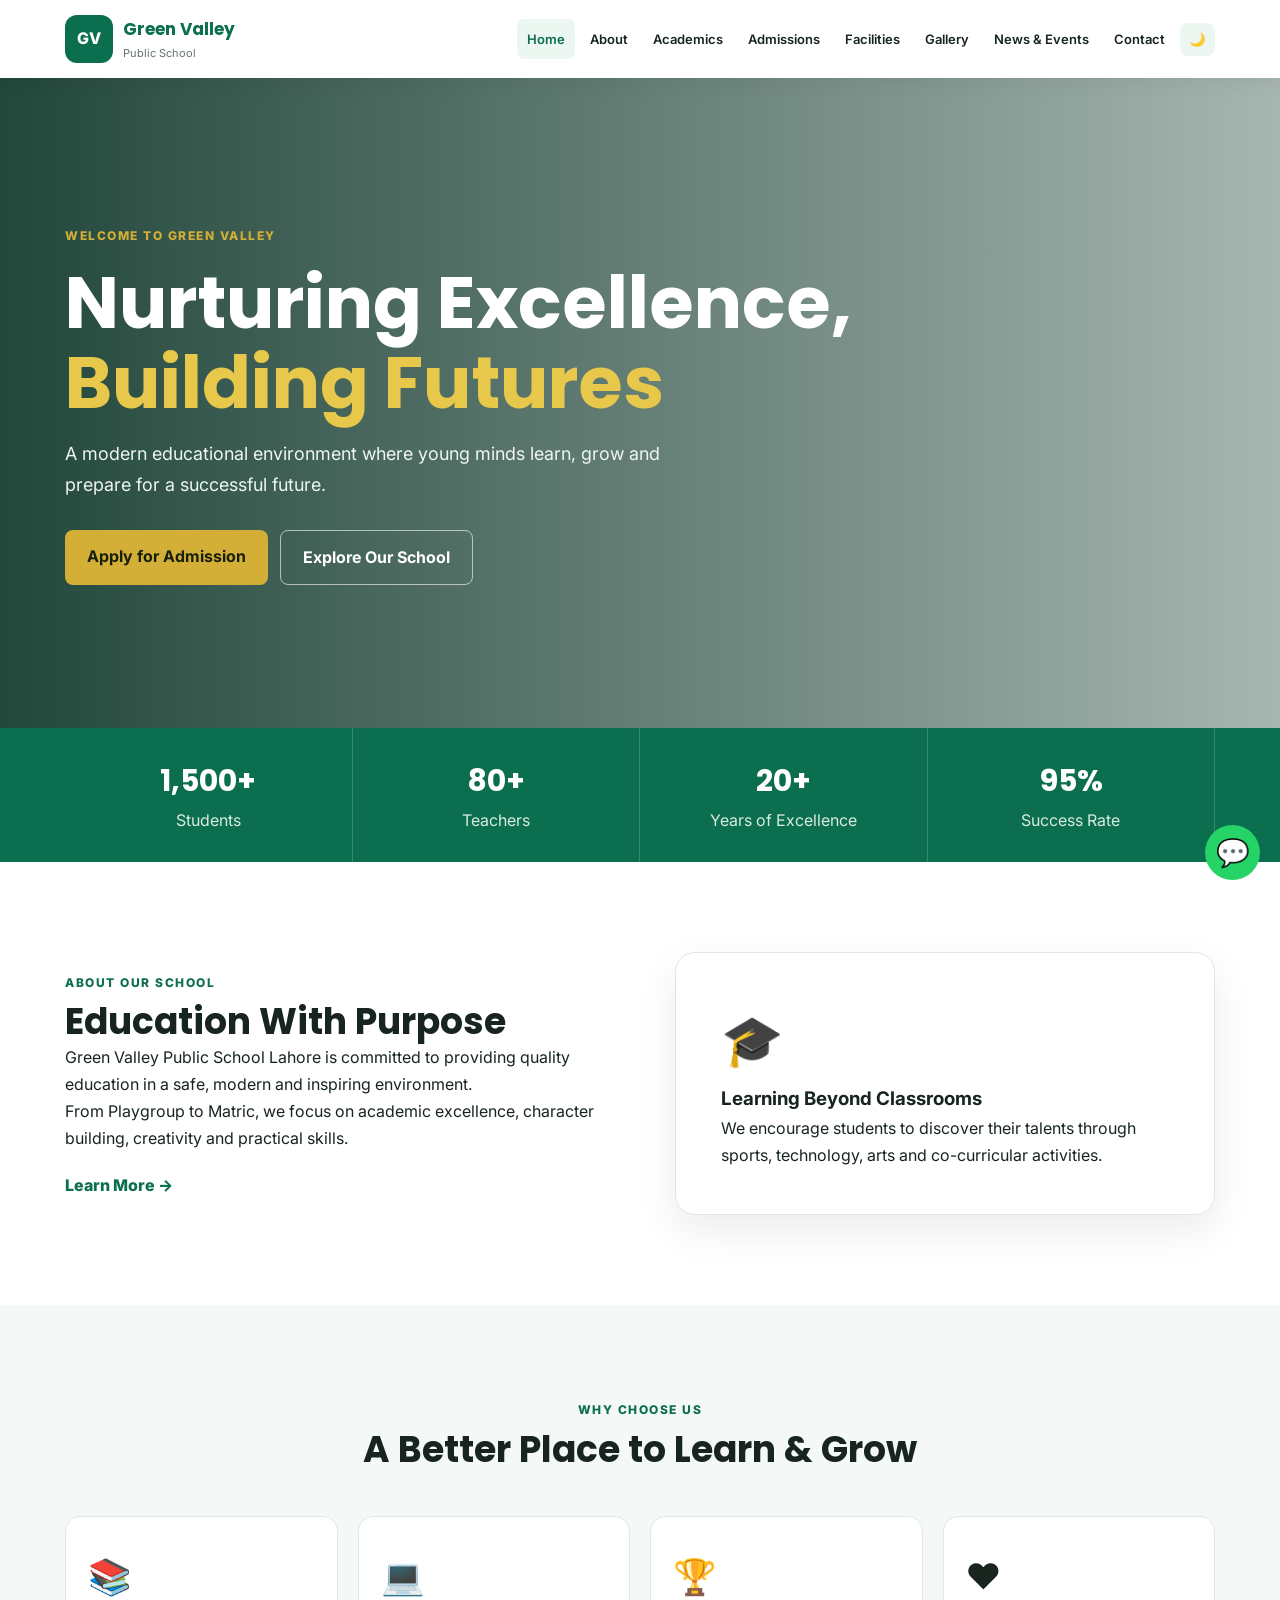
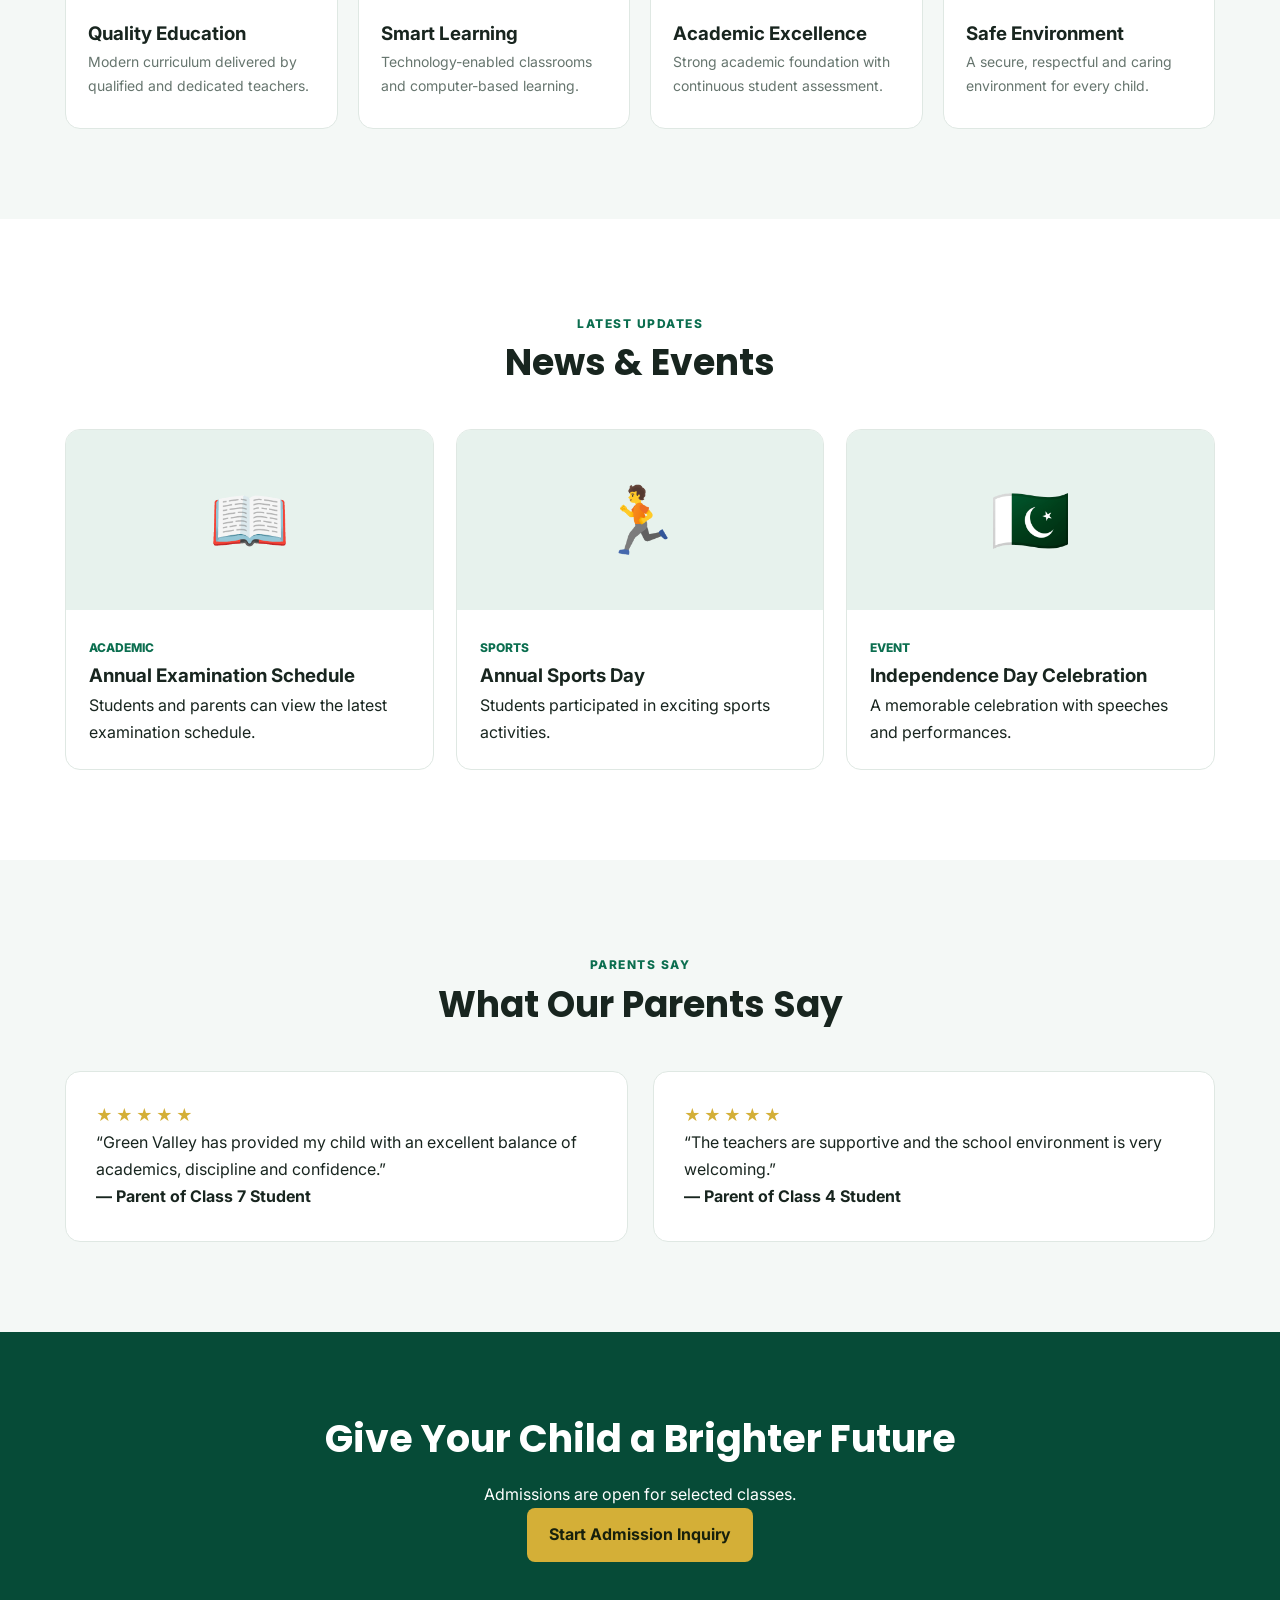
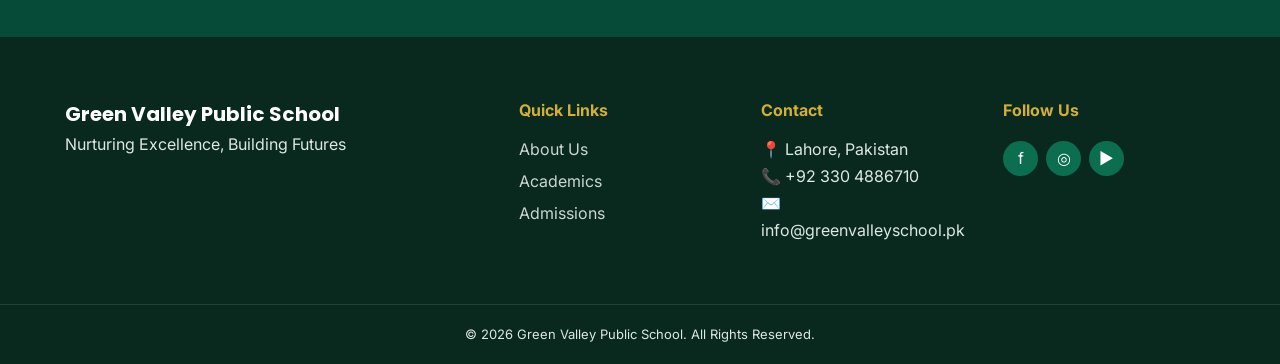
==== commit e4431c47: "Add files via upload" ====
--- a/index.html
+++ b/index.html
@@ -1,277 +1,12 @@
 <!DOCTYPE html>
-<html lang="en">
-<head>
-<meta charset="UTF-8">
-<meta name="viewport" content="width=device-width,initial-scale=1.0">
-<meta name="description" content="Green Valley Public School Lahore - Nurturing Excellence, Building Futures">
-<title>Green Valley Public School | Lahore</title>
-
-<link rel="preconnect" href="https://fonts.googleapis.com">
-<link href="https://fonts.googleapis.com/css2?family=Inter:wght@400;500;600;700;800&family=Poppins:wght@500;600;700;800&family=Noto+Nastaliq+Urdu:wght@400;600&display=swap" rel="stylesheet">
-
-<link rel="stylesheet" href="css/style.css">
-</head>
-
-<body>
-
-<header class="header">
-<div class="container nav">
-
-<a href="index.html" class="logo">
-<img src="images/logo.png" alt="Green Valley Public School Logo" class="logo-img">
-<span>
-<strong>Green Valley</strong>
-<small>Public School</small>
-</span>
-</a>
-
-<button class="menu-btn" id="menuBtn">☰</button>
-
-<nav id="navMenu">
-<a class="active" href="index.html">Home</a>
-<a href="about.html">About</a>
-<a href="academics.html">Academics</a>
-<a href="admissions.html">Admissions</a>
-<a href="facilities.html">Facilities</a>
-<a href="gallery.html">Gallery</a>
-<a href="news-events.html">News & Events</a>
-<a href="contact.html">Contact</a>
-<button id="darkMode" class="icon-btn">🌙</button>
-</nav>
-
-</div>
-</header>
-
-
-<section class="stats">
-<div class="container stats-grid">
-
-<div class="stat">
-<strong>1,500+</strong>
-<span>Students</span>
-</div>
-
-<div class="stat">
-<strong>80+</strong>
-<span>Teachers</span>
-</div>
-
-<div class="stat">
-<strong>20+</strong>
-<span>Years of Excellence</span>
-</div>
-
-<div class="stat">
-<strong>95%</strong>
-<span>Success Rate</span>
-</div>
-
-</div>
-</section>
-
-
-<section class="section">
-<div class="container two-col">
-
-<div>
-<span class="section-label">About Our School</span>
-<h2>Education With Purpose</h2>
-
-<p>
-Green Valley Public School Lahore is committed to providing quality education in a safe, modern and inspiring environment.
-</p>
-
-<p>
-From Playgroup to Matric, we focus on academic excellence, character building, creativity and practical skills.
-</p>
-
-<a href="about.html" class="text-link">Learn More →</a>
-</div>
-
-<div class="about-card">
-<div class="about-icon">🎓</div>
-<h3>Learning Beyond Classrooms</h3>
-<p>
-We encourage students to discover their talents through sports, technology, arts and co-curricular activities.
-</p>
-</div>
-
-</div>
-</section>
-
-
-<section class="section light">
-<div class="container">
-
-<div class="section-heading">
-<span class="section-label">Why Choose Us</span>
-<h2>A Better Place to Learn & Grow</h2>
-</div>
-
-<div class="cards-4">
-
-<div class="feature-card">
-<div class="feature-icon">📚</div>
-<h3>Quality Education</h3>
-<p>Modern curriculum delivered by qualified and dedicated teachers.</p>
-</div>
-
-<div class="feature-card">
-<div class="feature-icon">💻</div>
-<h3>Smart Learning</h3>
-<p>Technology-enabled classrooms and computer-based learning.</p>
-</div>
-
-<div class="feature-card">
-<div class="feature-icon">🏆</div>
-<h3>Academic Excellence</h3>
-<p>Strong academic foundation with continuous student assessment.</p>
-</div>
-
-<div class="feature-card">
-<div class="feature-icon">❤️</div>
-<h3>Safe Environment</h3>
-<p>A secure, respectful and caring environment for every child.</p>
-</div>
-
-</div>
-</div>
-</section>
-
-
-<section class="section">
-<div class="container">
-
-<div class="section-heading">
-<span class="section-label">Latest Updates</span>
-<h2>News & Events</h2>
-</div>
-
-<div class="news-grid">
-
-<article class="news-card">
-<div class="news-image">📖</div>
-<div class="news-body">
-<span>Academic</span>
-<h3>Annual Examination Schedule</h3>
-<p>Students and parents can view the latest examination schedule.</p>
-</div>
-</article>
-
-<article class="news-card">
-<div class="news-image">🏃</div>
-<div class="news-body">
-<span>Sports</span>
-<h3>Annual Sports Day</h3>
-<p>Students participated in exciting sports activities.</p>
-</div>
-</article>
-
-<article class="news-card">
-<div class="news-image">🇵🇰</div>
-<div class="news-body">
-<span>Event</span>
-<h3>Independence Day Celebration</h3>
-<p>A memorable celebration with speeches and performances.</p>
-</div>
-</article>
-
-</div>
-</div>
-</section>
-
-
-<section class="section light">
-<div class="container">
-
-<div class="section-heading">
-<span class="section-label">Parents Say</span>
-<h2>What Our Parents Say</h2>
-</div>
-
-<div class="testimonial-grid">
-
-<div class="testimonial">
-<div class="stars">★★★★★</div>
-<p>
-“Green Valley has provided my child with an excellent balance of academics, discipline and confidence.”
-</p>
-<strong>— Parent of Class 7 Student</strong>
-</div>
-
-<div class="testimonial">
-<div class="stars">★★★★★</div>
-<p>
-“The teachers are supportive and the school environment is very welcoming.”
-</p>
-<strong>— Parent of Class 4 Student</strong>
-</div>
-
-</div>
-</div>
-</section>
-
-
-<section class="cta">
-<div class="container">
-
-<h2>Give Your Child a Brighter Future</h2>
-<p>Admissions are open for selected classes.</p>
-
-<a href="admissions.html" class="btn btn-gold">
-Start Admission Inquiry
-</a>
-
-</div>
-</section>
-
-
-<footer>
-
-<div class="container footer-grid">
-
-<div>
-<div class="footer-logo">Green Valley Public School</div>
-<p>Nurturing Excellence, Building Futures</p>
-</div>
-
-<div>
-<h4>Quick Links</h4>
-<a href="about.html">About Us</a>
-<a href="academics.html">Academics</a>
-<a href="admissions.html">Admissions</a>
-</div>
-
-<div>
-<h4>Contact</h4>
-<p>📍 Lahore, Pakistan</p>
-<p>📞 +92 330 4886710</p>
-<p>✉️ info@greenvalleyschool.pk</p>
-</div>
-
-<div>
-<h4>Follow Us</h4>
-<div class="socials">
-<a href="#">f</a>
-<a href="#">◎</a>
-<a href="#">▶</a>
-</div>
-</div>
-
-</div>
-
-<div class="copyright">
-© 2026 Green Valley Public School. All Rights Reserved.
-</div>
-
-</footer>
-
-
-<a class="whatsapp" href="https://wa.me/923304886710" target="_blank">💬</a>
-
-<button id="topBtn" class="top-btn">↑</button>
-
-<script src="js/script.js"></script>
-
-</body>
-</html>
+<html lang="en"><head><meta charset="UTF-8"><meta name="viewport" content="width=device-width,initial-scale=1.0"><meta name="description" content="Green Valley Public School Lahore - Nurturing Excellence, Building Futures"><title>Green Valley Public School | Lahore</title><link rel="preconnect" href="https://fonts.googleapis.com"><link href="https://fonts.googleapis.com/css2?family=Inter:wght@400;500;600;700;800&family=Poppins:wght@500;600;700;800&family=Noto+Nastaliq+Urdu:wght@400;600&display=swap" rel="stylesheet"><link rel="stylesheet" href="css/style.css"></head><body>
+<header class="header"><div class="container nav"><a href="index.html" class="logo"><span class="logo-icon">GV</span><span><strong>Green Valley</strong><small>Public School</small></span></a><button class="menu-btn" id="menuBtn">☰</button><nav id="navMenu"><a class="active" href="index.html">Home</a><a href="about.html">About</a><a href="academics.html">Academics</a><a href="admissions.html">Admissions</a><a href="facilities.html">Facilities</a><a href="gallery.html">Gallery</a><a href="news-events.html">News & Events</a><a href="contact.html">Contact</a><button id="darkMode" class="icon-btn">🌙</button></nav></div></header>
+<main><section class="hero"><div class="hero-content container"><span class="badge">Welcome to Green Valley</span><h1>Nurturing Excellence,<br><span>Building Futures</span></h1><p>A modern educational environment where young minds learn, grow and prepare for a successful future.</p><div class="hero-buttons"><a href="admissions.html" class="btn btn-gold">Apply for Admission</a><a href="about.html" class="btn btn-outline">Explore Our School</a></div></div></section>
+<section class="stats"><div class="container stats-grid"><div class="stat"><strong>1,500+</strong><span>Students</span></div><div class="stat"><strong>80+</strong><span>Teachers</span></div><div class="stat"><strong>20+</strong><span>Years of Excellence</span></div><div class="stat"><strong>95%</strong><span>Success Rate</span></div></div></section>
+<section class="section"><div class="container two-col"><div><span class="section-label">About Our School</span><h2>Education With Purpose</h2><p>Green Valley Public School Lahore is committed to providing quality education in a safe, modern and inspiring environment.</p><p>From Playgroup to Matric, we focus on academic excellence, character building, creativity and practical skills.</p><a href="about.html" class="text-link">Learn More →</a></div><div class="about-card"><div class="about-icon">🎓</div><h3>Learning Beyond Classrooms</h3><p>We encourage students to discover their talents through sports, technology, arts and co-curricular activities.</p></div></div></section>
+<section class="section light"><div class="container"><div class="section-heading"><span class="section-label">Why Choose Us</span><h2>A Better Place to Learn & Grow</h2></div><div class="cards-4"><div class="feature-card"><div class="feature-icon">📚</div><h3>Quality Education</h3><p>Modern curriculum delivered by qualified and dedicated teachers.</p></div><div class="feature-card"><div class="feature-icon">💻</div><h3>Smart Learning</h3><p>Technology-enabled classrooms and computer-based learning.</p></div><div class="feature-card"><div class="feature-icon">🏆</div><h3>Academic Excellence</h3><p>Strong academic foundation with continuous student assessment.</p></div><div class="feature-card"><div class="feature-icon">❤️</div><h3>Safe Environment</h3><p>A secure, respectful and caring environment for every child.</p></div></div></div></section>
+<section class="section"><div class="container"><div class="section-heading"><span class="section-label">Latest Updates</span><h2>News & Events</h2></div><div class="news-grid"><article class="news-card"><div class="news-image">📖</div><div class="news-body"><span>Academic</span><h3>Annual Examination Schedule</h3><p>Students and parents can view the latest examination schedule.</p></div></article><article class="news-card"><div class="news-image">🏃</div><div class="news-body"><span>Sports</span><h3>Annual Sports Day</h3><p>Students participated in exciting sports activities.</p></div></article><article class="news-card"><div class="news-image">🇵🇰</div><div class="news-body"><span>Event</span><h3>Independence Day Celebration</h3><p>A memorable celebration with speeches and performances.</p></div></article></div></div></section>
+<section class="section light"><div class="container"><div class="section-heading"><span class="section-label">Parents Say</span><h2>What Our Parents Say</h2></div><div class="testimonial-grid"><div class="testimonial"><div class="stars">★★★★★</div><p>“Green Valley has provided my child with an excellent balance of academics, discipline and confidence.”</p><strong>— Parent of Class 7 Student</strong></div><div class="testimonial"><div class="stars">★★★★★</div><p>“The teachers are supportive and the school environment is very welcoming.”</p><strong>— Parent of Class 4 Student</strong></div></div></div></section>
+<section class="cta"><div class="container"><h2>Give Your Child a Brighter Future</h2><p>Admissions are open for selected classes.</p><a href="admissions.html" class="btn btn-gold">Start Admission Inquiry</a></div></section></main>
+<footer><div class="container footer-grid"><div><div class="footer-logo">Green Valley Public School</div><p>Nurturing Excellence, Building Futures</p></div><div><h4>Quick Links</h4><a href="about.html">About Us</a><a href="academics.html">Academics</a><a href="admissions.html">Admissions</a></div><div><h4>Contact</h4><p>📍 Lahore, Pakistan</p><p>📞 +92 330 4886710</p><p>✉️ info@greenvalleyschool.pk</p></div><div><h4>Follow Us</h4><div class="socials"><a href="#">f</a><a href="#">◎</a><a href="#">▶</a></div></div></div><div class="copyright">© 2026 Green Valley Public School. All Rights Reserved.</div></footer>
+<a class="whatsapp" href="https://wa.me/923304886710" target="_blank">💬</a><button id="topBtn" class="top-btn">↑</button><script src="js/script.js"></script></body></html>
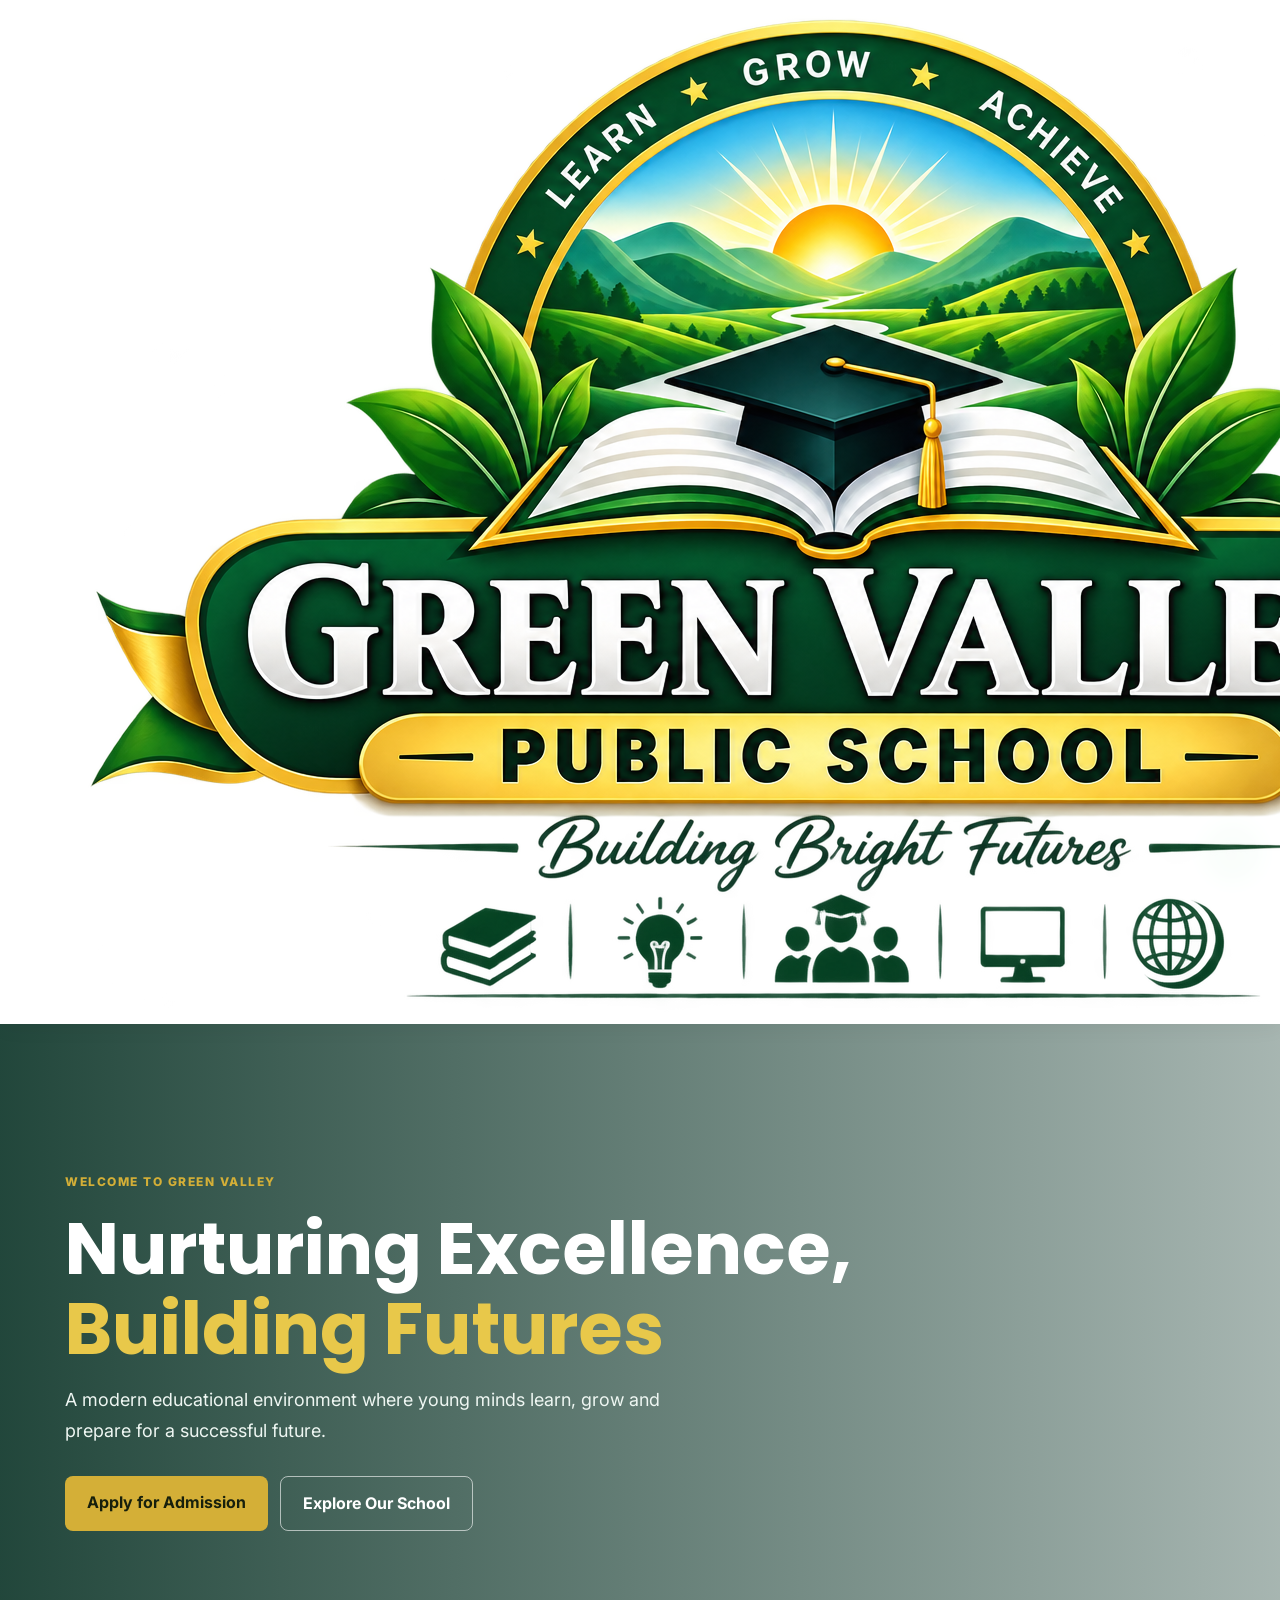
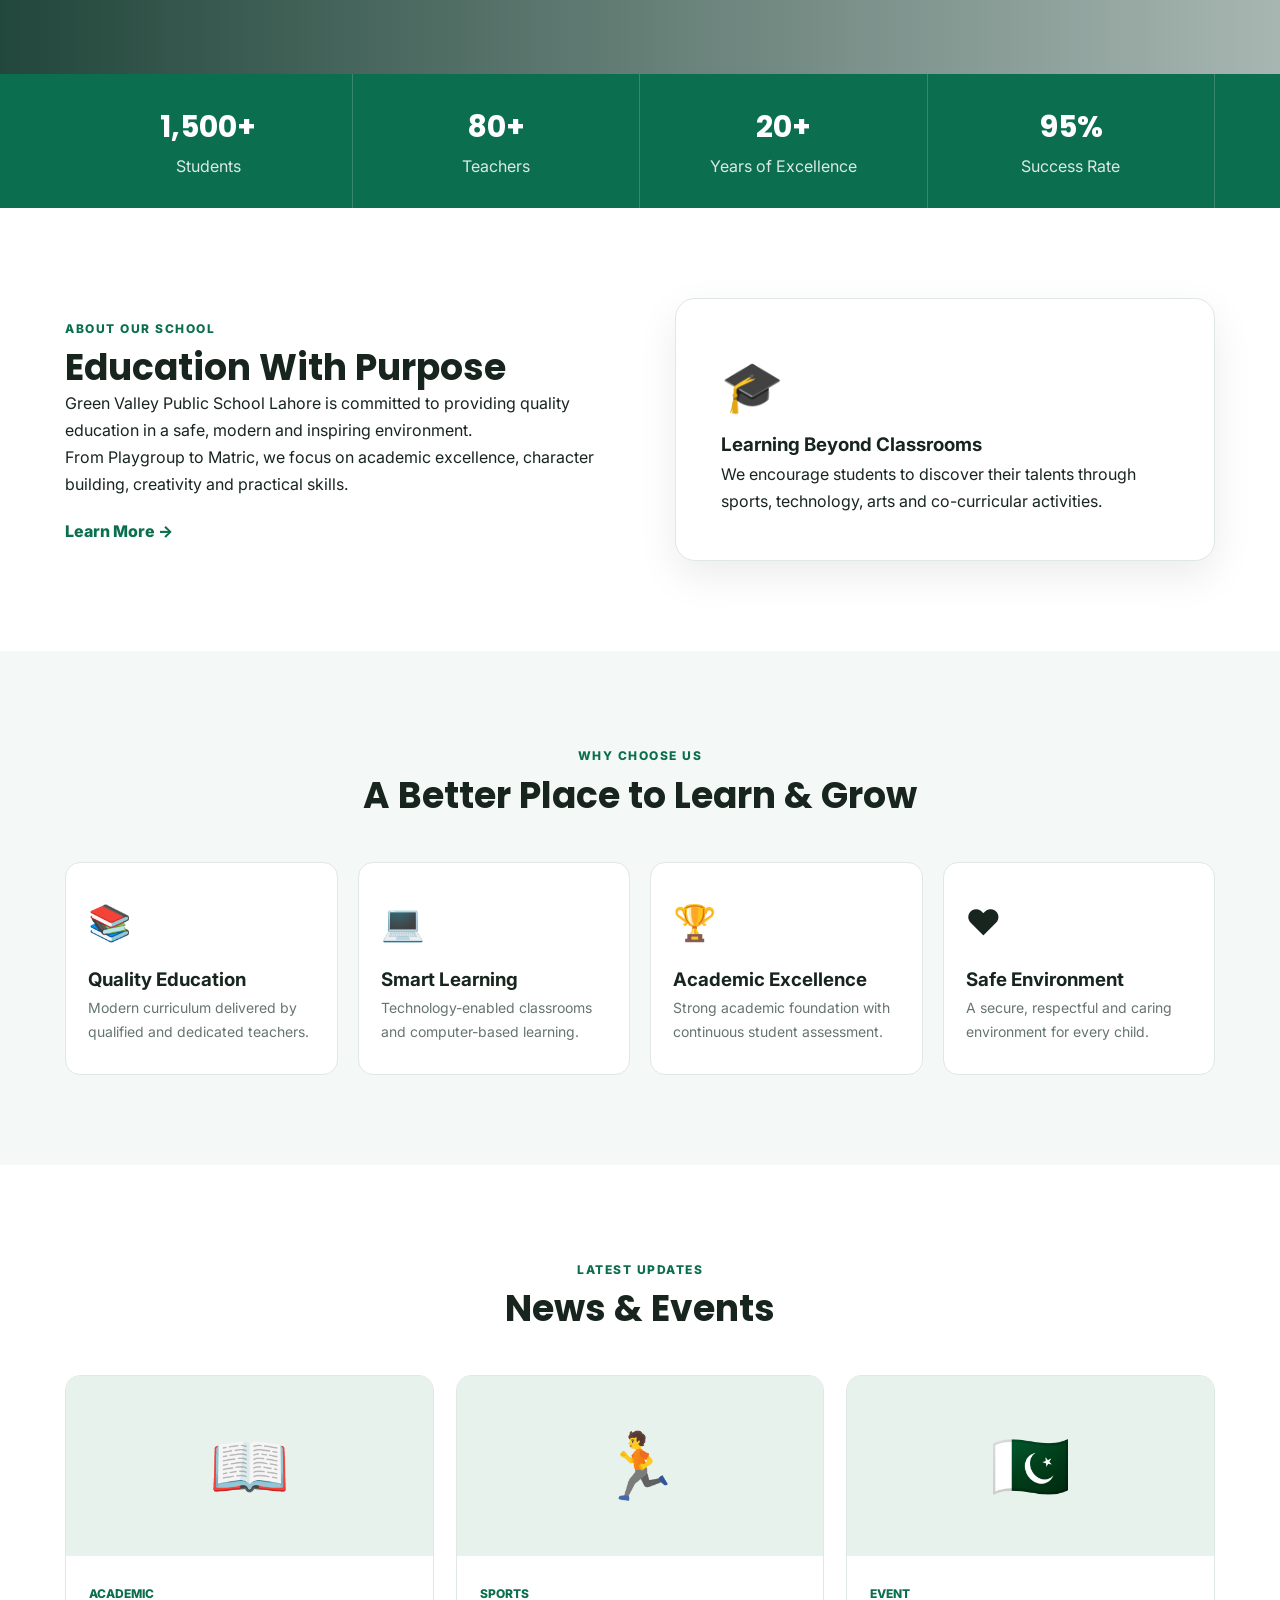
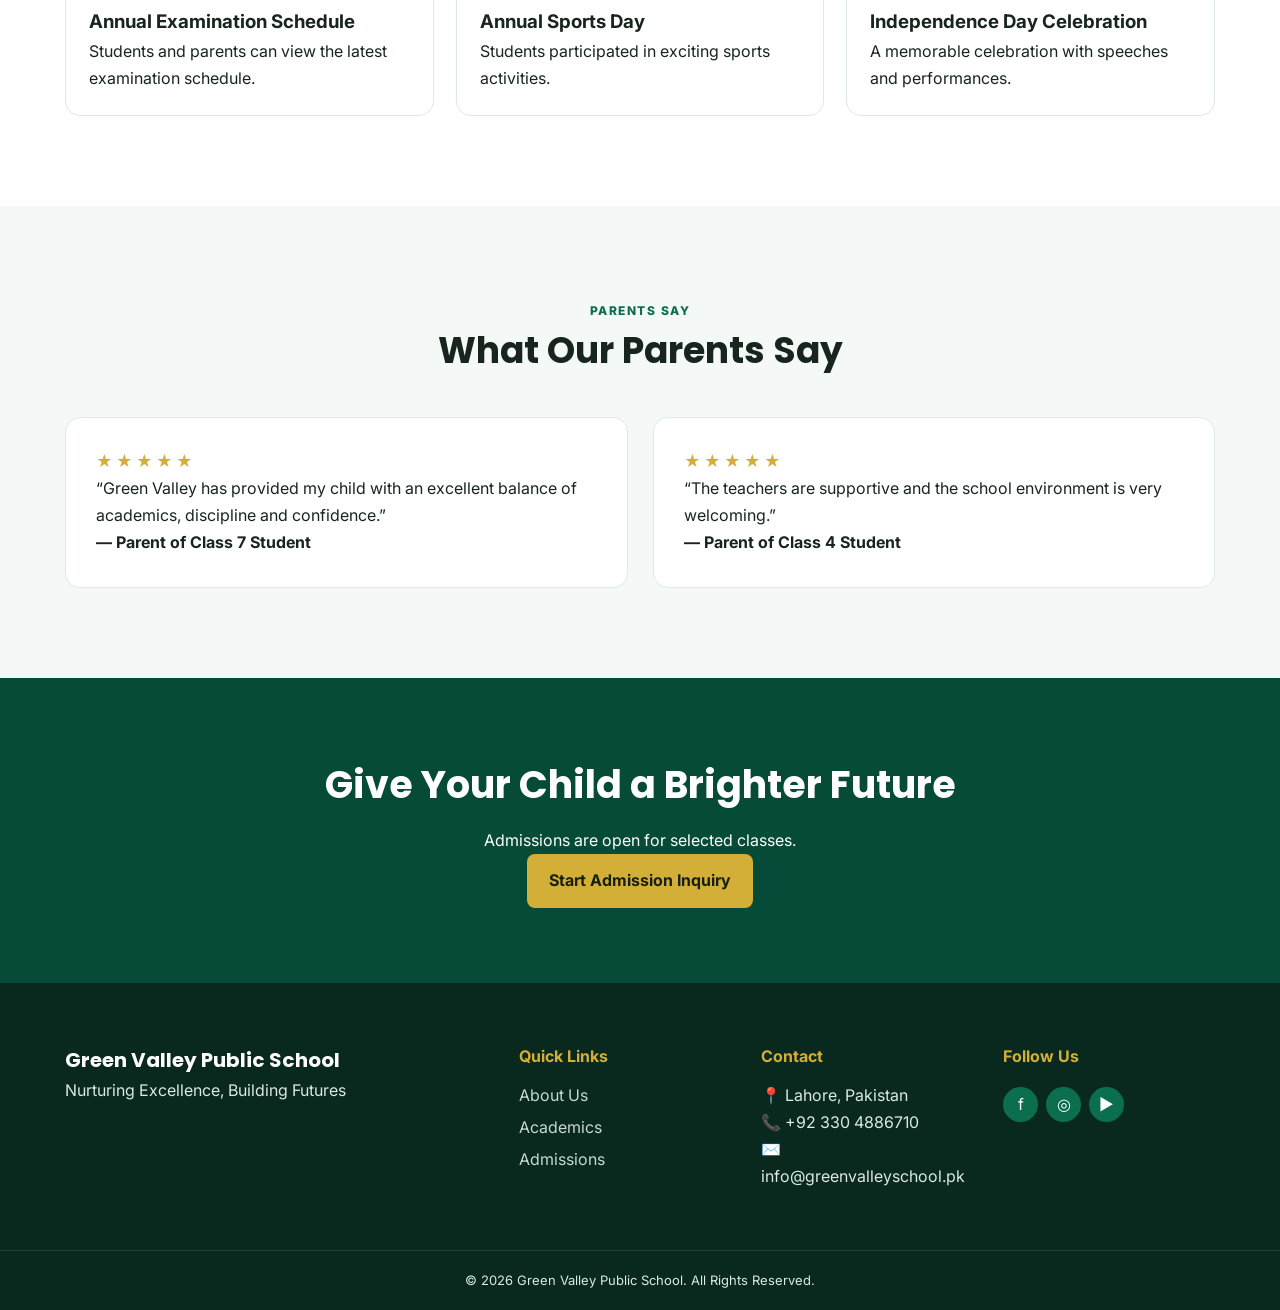
==== commit f4d21904: "Add files via upload" ====
--- a/index.html
+++ b/index.html
@@ -1,6 +1,6 @@
 <!DOCTYPE html>
 <html lang="en"><head><meta charset="UTF-8"><meta name="viewport" content="width=device-width,initial-scale=1.0"><meta name="description" content="Green Valley Public School Lahore - Nurturing Excellence, Building Futures"><title>Green Valley Public School | Lahore</title><link rel="preconnect" href="https://fonts.googleapis.com"><link href="https://fonts.googleapis.com/css2?family=Inter:wght@400;500;600;700;800&family=Poppins:wght@500;600;700;800&family=Noto+Nastaliq+Urdu:wght@400;600&display=swap" rel="stylesheet"><link rel="stylesheet" href="css/style.css"></head><body>
-<header class="header"><div class="container nav"><a href="index.html" class="logo"><span class="logo-icon">GV</span><span><strong>Green Valley</strong><small>Public School</small></span></a><button class="menu-btn" id="menuBtn">☰</button><nav id="navMenu"><a class="active" href="index.html">Home</a><a href="about.html">About</a><a href="academics.html">Academics</a><a href="admissions.html">Admissions</a><a href="facilities.html">Facilities</a><a href="gallery.html">Gallery</a><a href="news-events.html">News & Events</a><a href="contact.html">Contact</a><button id="darkMode" class="icon-btn">🌙</button></nav></div></header>
+<header class="header"><div class="container nav"><a href="index.html" class="logo"><img src="images/logo.png" alt="Green Valley Public School" class="logo-img"></a><button class="menu-btn" id="menuBtn">☰</button><nav id="navMenu"><a class="active" href="index.html">Home</a><a href="about.html">About</a><a href="academics.html">Academics</a><a href="admissions.html">Admissions</a><a href="facilities.html">Facilities</a><a href="gallery.html">Gallery</a><a href="news-events.html">News & Events</a><a href="contact.html">Contact</a><button id="darkMode" class="icon-btn">🌙</button></nav></div></header>
 <main><section class="hero"><div class="hero-content container"><span class="badge">Welcome to Green Valley</span><h1>Nurturing Excellence,<br><span>Building Futures</span></h1><p>A modern educational environment where young minds learn, grow and prepare for a successful future.</p><div class="hero-buttons"><a href="admissions.html" class="btn btn-gold">Apply for Admission</a><a href="about.html" class="btn btn-outline">Explore Our School</a></div></div></section>
 <section class="stats"><div class="container stats-grid"><div class="stat"><strong>1,500+</strong><span>Students</span></div><div class="stat"><strong>80+</strong><span>Teachers</span></div><div class="stat"><strong>20+</strong><span>Years of Excellence</span></div><div class="stat"><strong>95%</strong><span>Success Rate</span></div></div></section>
 <section class="section"><div class="container two-col"><div><span class="section-label">About Our School</span><h2>Education With Purpose</h2><p>Green Valley Public School Lahore is committed to providing quality education in a safe, modern and inspiring environment.</p><p>From Playgroup to Matric, we focus on academic excellence, character building, creativity and practical skills.</p><a href="about.html" class="text-link">Learn More →</a></div><div class="about-card"><div class="about-icon">🎓</div><h3>Learning Beyond Classrooms</h3><p>We encourage students to discover their talents through sports, technology, arts and co-curricular activities.</p></div></div></section>
--- a/css/style.css
+++ b/css/style.css
@@ -1,7 +1 @@
-*{margin:0;padding:0;box-sizing:border-box}html{scroll-behavior:smooth}:root{--green:#0B6E4F;--dark:#064b37;--gold:#d4af37;--white:#fff;--light:#f4f8f6;--text:#18251f;--muted:#66756e;--border:#dfe8e3;--shadow:0 15px 40px rgba(0,0,0,.08)}body{font-family:Inter,sans-serif;color:var(--text);background:var(--white);line-height:1.7}a{text-decoration:none;color:inherit}.container{width:min(1150px,92%);margin:auto}.header{position:sticky;top:0;z-index:1000;background:rgba(255,255,255,.96);backdrop-filter:blur(12px);box-shadow:0 3px 20px rgba(0,0,0,.06)}.nav{min-height:78px;display:flex;align-items:center;justify-content:space-between}.logo{display:flex;align-items:center;gap:10px}.logo-icon{width:48px;height:48px;display:grid;place-items:center;border-radius:12px;background:var(--green);color:#fff;font-weight:800}.logo strong,.logo small{display:block}.logo strong{font-family:Poppins;color:var(--green);font-size:17px}.logo small{font-size:11px;color:var(--muted)}nav{display:flex;align-items:center;gap:5px}nav a{padding:9px 10px;font-size:13px;font-weight:600;border-radius:7px}nav a:hover,nav a.active{color:var(--green);background:#edf7f2}.menu-btn{display:none;border:0;background:transparent;font-size:28px}.icon-btn{border:0;background:#edf7f2;padding:9px;border-radius:8px;cursor:pointer}.hero{min-height:650px;display:flex;align-items:center;background:linear-gradient(90deg,rgba(3,45,32,.88),rgba(3,45,32,.35)),url("https://images.unsplash.com/photo-1580582932707-520aed937b7b?auto=format&fit=crop&w=1800&q=80") center/cover}.hero-content{color:#fff}.hero-content{max-width:1150px}.hero-content p{max-width:600px;font-size:18px;color:#eef6f2}.badge,.section-label{color:var(--green);font-weight:800;text-transform:uppercase;letter-spacing:1.5px;font-size:12px}.hero .badge{color:var(--gold)}.hero h1{font-family:Poppins;font-size:clamp(40px,6vw,72px);line-height:1.12;margin:15px 0}.hero h1 span{color:#e8c84a}.hero-buttons{display:flex;gap:12px;margin-top:30px}.btn{display:inline-block;border:0;border-radius:8px;padding:13px 22px;font-weight:700;cursor:pointer;transition:.3s}.btn:hover{transform:translateY(-3px)}.btn-gold{background:var(--gold);color:#17200c}.btn-green{background:var(--green);color:#fff}.btn-outline{border:1px solid rgba(255,255,255,.6);color:#fff}.stats{background:var(--green);color:#fff}.stats-grid{display:grid;grid-template-columns:repeat(4,1fr)}.stat{padding:28px;text-align:center;border-right:1px solid rgba(255,255,255,.18)}.stat strong,.stat span{display:block}.stat strong{font-family:Poppins;font-size:30px}.stat span{opacity:.85}.section{padding:90px 0}.light{background:var(--light)}.section-heading{text-align:center;margin-bottom:45px}.section-heading h2,.two-col h2{font-family:Poppins;font-size:36px;line-height:1.2;margin-top:5px}.two-col{display:grid;grid-template-columns:1fr 1fr;gap:70px;align-items:center}.about-card,.info-box{padding:45px;border-radius:20px;background:#fff;box-shadow:var(--shadow);border:1px solid var(--border)}.about-icon{font-size:50px}.text-link{display:inline-block;margin-top:20px;color:var(--green);font-weight:800}.cards-4{display:grid;grid-template-columns:repeat(4,1fr);gap:20px}.feature-card,.facility{padding:30px 22px;background:#fff;border:1px solid var(--border);border-radius:15px;transition:.3s}.feature-card:hover,.facility:hover{transform:translateY(-7px);box-shadow:var(--shadow);border-color:#a8d6c2}.feature-icon{font-size:35px;margin-bottom:12px}.feature-card p,.facility p{color:var(--muted);font-size:14px}.news-grid{display:grid;grid-template-columns:repeat(3,1fr);gap:22px}.news-card{overflow:hidden;border-radius:15px;background:#fff;border:1px solid var(--border);transition:.3s}.news-card:hover{transform:translateY(-5px);box-shadow:var(--shadow)}.news-image{height:180px;background:#e7f2ed;display:grid;place-items:center;font-size:65px}.news-body{padding:23px}.news-body>span{color:var(--green);font-size:12px;font-weight:800;text-transform:uppercase}.testimonial-grid{display:grid;grid-template-columns:1fr 1fr;gap:25px}.testimonial{padding:30px;border-radius:15px;background:#fff;border:1px solid var(--border)}.stars{color:var(--gold);letter-spacing:3px}.page-hero{padding:90px 0;color:#fff;background:linear-gradient(120deg,#064b37,#0B6E4F)}.page-hero h1{font-family:Poppins;font-size:clamp(35px,5vw,55px);margin:8px 0}.page-hero .section-label{color:var(--gold)}.facility-grid{display:grid;grid-template-columns:repeat(3,1fr);gap:22px}.facility>div{font-size:42px}.timeline{display:grid;gap:18px;max-width:850px;margin:auto}.timeline>div{padding:25px;border-left:5px solid var(--green);background:var(--light);border-radius:8px}.timeline b{color:var(--green)}.subject-grid{display:grid;grid-template-columns:repeat(4,1fr);gap:15px}.subject-grid div{padding:20px;text-align:center;background:#fff;border:1px solid var(--border);border-radius:10px;font-weight:700}.check-list{list-style:none}.check-list li{margin:12px 0}.check-list li:before{content:"✓";color:var(--green);font-weight:bold;margin-right:10px}.principal{display:grid;grid-template-columns:300px 1fr;gap:50px;align-items:center}.principal-photo{height:330px;border-radius:20px;background:#e6f1ec;display:grid;place-items:center;font-size:100px}.steps{display:grid;grid-template-columns:repeat(4,1fr);gap:18px}.steps>div{padding:25px;background:var(--light);border-radius:15px}.steps b{display:block;font-size:28px;color:var(--green)}.table-wrap{overflow-x:auto}table{width:100%;border-collapse:collapse;background:#fff;min-width:600px}th,td{padding:16px;border:1px solid var(--border);text-align:left}th{background:var(--green);color:#fff}.note{color:var(--muted);margin-top:10px}.form-card{padding:35px;background:#fff;border-radius:18px;box-shadow:var(--shadow)}.form-card h2{font-family:Poppins;margin-bottom:20px}form{display:grid;gap:13px}input,select,textarea{width:100%;padding:13px 15px;border:1px solid var(--border);border-radius:8px;font:inherit;outline:none}input:focus,select:focus,textarea:focus{border-color:var(--green)}textarea{min-height:130px;resize:vertical}.filters{display:flex;justify-content:center;gap:10px;margin-bottom:30px;flex-wrap:wrap}.filter{border:1px solid var(--border);background:#fff;padding:9px 18px;border-radius:30px;cursor:pointer}.filter.active,.filter:hover{background:var(--green);color:#fff}.gallery-grid{display:grid;grid-template-columns:repeat(4,1fr);gap:18px}.gallery-item{height:220px;background:var(--light);border-radius:15px;display:grid;place-items:center;cursor:pointer;transition:.3s;overflow:hidden}.gallery-item:hover{transform:scale(1.03);box-shadow:var(--shadow)}.gallery-item div{font-size:65px}.gallery-item span{font-weight:700}.lightbox{display:none;position:fixed;inset:0;background:rgba(0,0,0,.85);z-index:2000;place-items:center;color:#fff}.lightbox.show{display:grid}#closeLightbox{position:absolute;top:20px;right:30px;font-size:40px;color:#fff;background:none;border:0;cursor:pointer}.event-list{max-width:800px;margin:auto}.event{display:flex;gap:20px;align-items:center;padding:22px;background:#fff;border-bottom:1px solid var(--border)}.event>strong{width:65px;height:65px;display:grid;place-items:center;background:var(--green);color:#fff;border-radius:12px;font-size:22px}.contact-grid{display:grid;grid-template-columns:1fr 1fr;gap:40px}.contact-item{margin-bottom:20px}.contact-item strong{color:var(--green)}.map{height:300px;margin-top:25px;border-radius:15px;overflow:hidden}.map iframe{width:100%;height:100%;border:0}.cta{padding:75px 0;text-align:center;background:var(--dark);color:#fff}.cta h2{font-family:Poppins;font-size:38px;margin-bottom:10px}footer{background:#09291f;color:#dce8e3}.footer-grid{padding:60px 0;display:grid;grid-template-columns:2fr 1fr 1fr 1fr;gap:30px}.footer-logo{font-family:Poppins;font-size:20px;font-weight:700;color:#fff}footer h4{color:var(--gold);margin-bottom:12px}footer a{display:block;margin:5px 0;color:#c8d8d1}.socials{display:flex;gap:8px}.socials a{width:35px;height:35px;border-radius:50%;display:grid;place-items:center;background:var(--green);color:#fff}.copyright{text-align:center;padding:18px;border-top:1px solid rgba(255,255,255,.1);font-size:13px}.whatsapp,.top-btn{position:fixed;z-index:900;border:0;cursor:pointer}.whatsapp{right:20px;bottom:20px;width:55px;height:55px;display:grid;place-items:center;border-radius:50%;background:#25D366;font-size:27px}.top-btn{right:20px;bottom:85px;width:40px;height:40px;display:none;border-radius:50%;background:var(--green);color:#fff;font-size:20px}body.dark{--white:#101815;--light:#17211d;--text:#edf5f1;--muted:#a9b9b2;--border:#293a33;background:#101815}body.dark .header,body.dark .news-card,body.dark .feature-card,body.dark .facility,body.dark .testimonial,body.dark .form-card,body.dark .about-card,body.dark .info-box,body.dark table,body.dark .subject-grid div,body.dark .event{background:#17211d}body.dark input,body.dark select,body.dark textarea{background:#101815;color:#fff}@media(max-width:1000px){nav a{padding:8px 6px;font-size:12px}.cards-4{grid-template-columns:repeat(2,1fr)}.gallery-grid{grid-template-columns:repeat(3,1fr)}}@media(max-width:760px){.menu-btn{display:block}nav{position:absolute;left:0;right:0;top:78px;display:none;flex-direction:column;align-items:stretch;padding:15px;background:#fff;box-shadow:var(--shadow)}body.dark nav{background:#17211d}nav.open{display:flex}nav a{padding:12px}.hero{min-height:580px}.hero h1{font-size:42px}.hero-buttons{flex-direction:column;align-items:flex-start}.stats-grid,.two-col,.news-grid,.testimonial-grid,.facility-grid,.contact-grid,.principal{grid-template-columns:1fr}.stats-grid{grid-template-columns:repeat(2,1fr)}.cards-4,.steps,.subject-grid{grid-template-columns:1fr 1fr}.gallery-grid{grid-template-columns:1fr 1fr}.footer-grid{grid-template-columns:1fr 1fr}.section{padding:65px 0}}@media(max-width:480px){.logo strong{font-size:14px}.logo-icon{width:42px;height:42px}.cards-4,.steps,.subject-grid,.gallery-grid,.footer-grid{grid-template-columns:1fr}.stat{padding:20px 10px}.stat strong{font-size:24px}.section-heading h2,.two-col h2{font-size:30px}.hero h1{font-size:36px}.page-hero{padding:65px 0}}
-.logo-img {
-  width: 48px;
-  height: 48px;
-  object-fit: contain;
-  border-radius: 8px;
-}
+*{margin:0;padding:0;box-sizing:border-box}html{scroll-behavior:smooth}:root{--green:#0B6E4F;--dark:#064b37;--gold:#d4af37;--white:#fff;--light:#f4f8f6;--text:#18251f;--muted:#66756e;--border:#dfe8e3;--shadow:0 15px 40px rgba(0,0,0,.08)}body{font-family:Inter,sans-serif;color:var(--text);background:var(--white);line-height:1.7}a{text-decoration:none;color:inherit}.container{width:min(1150px,92%);margin:auto}.header{position:sticky;top:0;z-index:1000;background:rgba(255,255,255,.96);backdrop-filter:blur(12px);box-shadow:0 3px 20px rgba(0,0,0,.06)}.nav{min-height:78px;display:flex;align-items:center;justify-content:space-between}.logo{display:flex;align-items:center;gap:10px}.logo-icon{width:48px;height:48px;display:grid;place-items:center;border-radius:12px;background:var(--green);color:#fff;font-weight:800}.logo strong,.logo small{display:block}.logo strong{font-family:Poppins;color:var(--green);font-size:17px}.logo small{font-size:11px;color:var(--muted)}nav{display:flex;align-items:center;gap:5px}nav a{padding:9px 10px;font-size:13px;font-weight:600;border-radius:7px}nav a:hover,nav a.active{color:var(--green);background:#edf7f2}.menu-btn{display:none;border:0;background:transparent;font-size:28px}.icon-btn{border:0;background:#edf7f2;padding:9px;border-radius:8px;cursor:pointer}.hero{min-height:650px;display:flex;align-items:center;background:linear-gradient(90deg,rgba(3,45,32,.88),rgba(3,45,32,.35)),url("https://images.unsplash.com/photo-1580582932707-520aed937b7b?auto=format&fit=crop&w=1800&q=80") center/cover}.hero-content{color:#fff}.hero-content{max-width:1150px}.hero-content p{max-width:600px;font-size:18px;color:#eef6f2}.badge,.section-label{color:var(--green);font-weight:800;text-transform:uppercase;letter-spacing:1.5px;font-size:12px}.hero .badge{color:var(--gold)}.hero h1{font-family:Poppins;font-size:clamp(40px,6vw,72px);line-height:1.12;margin:15px 0}.hero h1 span{color:#e8c84a}.hero-buttons{display:flex;gap:12px;margin-top:30px}.btn{display:inline-block;border:0;border-radius:8px;padding:13px 22px;font-weight:700;cursor:pointer;transition:.3s}.btn:hover{transform:translateY(-3px)}.btn-gold{background:var(--gold);color:#17200c}.btn-green{background:var(--green);color:#fff}.btn-outline{border:1px solid rgba(255,255,255,.6);color:#fff}.stats{background:var(--green);color:#fff}.stats-grid{display:grid;grid-template-columns:repeat(4,1fr)}.stat{padding:28px;text-align:center;border-right:1px solid rgba(255,255,255,.18)}.stat strong,.stat span{display:block}.stat strong{font-family:Poppins;font-size:30px}.stat span{opacity:.85}.section{padding:90px 0}.light{background:var(--light)}.section-heading{text-align:center;margin-bottom:45px}.section-heading h2,.two-col h2{font-family:Poppins;font-size:36px;line-height:1.2;margin-top:5px}.two-col{display:grid;grid-template-columns:1fr 1fr;gap:70px;align-items:center}.about-card,.info-box{padding:45px;border-radius:20px;background:#fff;box-shadow:var(--shadow);border:1px solid var(--border)}.about-icon{font-size:50px}.text-link{display:inline-block;margin-top:20px;color:var(--green);font-weight:800}.cards-4{display:grid;grid-template-columns:repeat(4,1fr);gap:20px}.feature-card,.facility{padding:30px 22px;background:#fff;border:1px solid var(--border);border-radius:15px;transition:.3s}.feature-card:hover,.facility:hover{transform:translateY(-7px);box-shadow:var(--shadow);border-color:#a8d6c2}.feature-icon{font-size:35px;margin-bottom:12px}.feature-card p,.facility p{color:var(--muted);font-size:14px}.news-grid{display:grid;grid-template-columns:repeat(3,1fr);gap:22px}.news-card{overflow:hidden;border-radius:15px;background:#fff;border:1px solid var(--border);transition:.3s}.news-card:hover{transform:translateY(-5px);box-shadow:var(--shadow)}.news-image{height:180px;background:#e7f2ed;display:grid;place-items:center;font-size:65px}.news-body{padding:23px}.news-body>span{color:var(--green);font-size:12px;font-weight:800;text-transform:uppercase}.testimonial-grid{display:grid;grid-template-columns:1fr 1fr;gap:25px}.testimonial{padding:30px;border-radius:15px;background:#fff;border:1px solid var(--border)}.stars{color:var(--gold);letter-spacing:3px}.page-hero{padding:90px 0;color:#fff;background:linear-gradient(120deg,#064b37,#0B6E4F)}.page-hero h1{font-family:Poppins;font-size:clamp(35px,5vw,55px);margin:8px 0}.page-hero .section-label{color:var(--gold)}.facility-grid{display:grid;grid-template-columns:repeat(3,1fr);gap:22px}.facility>div{font-size:42px}.timeline{display:grid;gap:18px;max-width:850px;margin:auto}.timeline>div{padding:25px;border-left:5px solid var(--green);background:var(--light);border-radius:8px}.timeline b{color:var(--green)}.subject-grid{display:grid;grid-template-columns:repeat(4,1fr);gap:15px}.subject-grid div{padding:20px;text-align:center;background:#fff;border:1px solid var(--border);border-radius:10px;font-weight:700}.check-list{list-style:none}.check-list li{margin:12px 0}.check-list li:before{content:"✓";color:var(--green);font-weight:bold;margin-right:10px}.principal{display:grid;grid-template-columns:300px 1fr;gap:50px;align-items:center}.principal-photo{height:330px;border-radius:20px;background:#e6f1ec;display:grid;place-items:center;font-size:100px}.steps{display:grid;grid-template-columns:repeat(4,1fr);gap:18px}.steps>div{padding:25px;background:var(--light);border-radius:15px}.steps b{display:block;font-size:28px;color:var(--green)}.table-wrap{overflow-x:auto}table{width:100%;border-collapse:collapse;background:#fff;min-width:600px}th,td{padding:16px;border:1px solid var(--border);text-align:left}th{background:var(--green);color:#fff}.note{color:var(--muted);margin-top:10px}.form-card{padding:35px;background:#fff;border-radius:18px;box-shadow:var(--shadow)}.form-card h2{font-family:Poppins;margin-bottom:20px}form{display:grid;gap:13px}input,select,textarea{width:100%;padding:13px 15px;border:1px solid var(--border);border-radius:8px;font:inherit;outline:none}input:focus,select:focus,textarea:focus{border-color:var(--green)}textarea{min-height:130px;resize:vertical}.filters{display:flex;justify-content:center;gap:10px;margin-bottom:30px;flex-wrap:wrap}.filter{border:1px solid var(--border);background:#fff;padding:9px 18px;border-radius:30px;cursor:pointer}.filter.active,.filter:hover{background:var(--green);color:#fff}.gallery-grid{display:grid;grid-template-columns:repeat(4,1fr);gap:18px}.gallery-item{height:220px;background:var(--light);border-radius:15px;display:grid;place-items:center;cursor:pointer;transition:.3s;overflow:hidden}.gallery-item:hover{transform:scale(1.03);box-shadow:var(--shadow)}.gallery-item div{font-size:65px}.gallery-item span{font-weight:700}.lightbox{display:none;position:fixed;inset:0;background:rgba(0,0,0,.85);z-index:2000;place-items:center;color:#fff}.lightbox.show{display:grid}#closeLightbox{position:absolute;top:20px;right:30px;font-size:40px;color:#fff;background:none;border:0;cursor:pointer}.event-list{max-width:800px;margin:auto}.event{display:flex;gap:20px;align-items:center;padding:22px;background:#fff;border-bottom:1px solid var(--border)}.event>strong{width:65px;height:65px;display:grid;place-items:center;background:var(--green);color:#fff;border-radius:12px;font-size:22px}.contact-grid{display:grid;grid-template-columns:1fr 1fr;gap:40px}.contact-item{margin-bottom:20px}.contact-item strong{color:var(--green)}.map{height:300px;margin-top:25px;border-radius:15px;overflow:hidden}.map iframe{width:100%;height:100%;border:0}.cta{padding:75px 0;text-align:center;background:var(--dark);color:#fff}.cta h2{font-family:Poppins;font-size:38px;margin-bottom:10px}footer{background:#09291f;color:#dce8e3}.footer-grid{padding:60px 0;display:grid;grid-template-columns:2fr 1fr 1fr 1fr;gap:30px}.footer-logo{font-family:Poppins;font-size:20px;font-weight:700;color:#fff}footer h4{color:var(--gold);margin-bottom:12px}footer a{display:block;margin:5px 0;color:#c8d8d1}.socials{display:flex;gap:8px}.socials a{width:35px;height:35px;border-radius:50%;display:grid;place-items:center;background:var(--green);color:#fff}.copyright{text-align:center;padding:18px;border-top:1px solid rgba(255,255,255,.1);font-size:13px}.whatsapp,.top-btn{position:fixed;z-index:900;border:0;cursor:pointer}.whatsapp{right:20px;bottom:20px;width:55px;height:55px;display:grid;place-items:center;border-radius:50%;background:#25D366;font-size:27px}.top-btn{right:20px;bottom:85px;width:40px;height:40px;display:none;border-radius:50%;background:var(--green);color:#fff;font-size:20px}body.dark{--white:#101815;--light:#17211d;--text:#edf5f1;--muted:#a9b9b2;--border:#293a33;background:#101815}body.dark .header,body.dark .news-card,body.dark .feature-card,body.dark .facility,body.dark .testimonial,body.dark .form-card,body.dark .about-card,body.dark .info-box,body.dark table,body.dark .subject-grid div,body.dark .event{background:#17211d}body.dark input,body.dark select,body.dark textarea{background:#101815;color:#fff}@media(max-width:1000px){nav a{padding:8px 6px;font-size:12px}.cards-4{grid-template-columns:repeat(2,1fr)}.gallery-grid{grid-template-columns:repeat(3,1fr)}}@media(max-width:760px){.menu-btn{display:block}nav{position:absolute;left:0;right:0;top:78px;display:none;flex-direction:column;align-items:stretch;padding:15px;background:#fff;box-shadow:var(--shadow)}body.dark nav{background:#17211d}nav.open{display:flex}nav a{padding:12px}.hero{min-height:580px}.hero h1{font-size:42px}.hero-buttons{flex-direction:column;align-items:flex-start}.stats-grid,.two-col,.news-grid,.testimonial-grid,.facility-grid,.contact-grid,.principal{grid-template-columns:1fr}.stats-grid{grid-template-columns:repeat(2,1fr)}.cards-4,.steps,.subject-grid{grid-template-columns:1fr 1fr}.gallery-grid{grid-template-columns:1fr 1fr}.footer-grid{grid-template-columns:1fr 1fr}.section{padding:65px 0}}@media(max-width:480px){.logo strong{font-size:14px}.logo-icon{width:42px;height:42px}.cards-4,.steps,.subject-grid,.gallery-grid,.footer-grid{grid-template-columns:1fr}.stat{padding:20px 10px}.stat strong{font-size:24px}.section-heading h2,.two-col h2{font-size:30px}.hero h1{font-size:36px}.page-hero{padding:65px 0}}
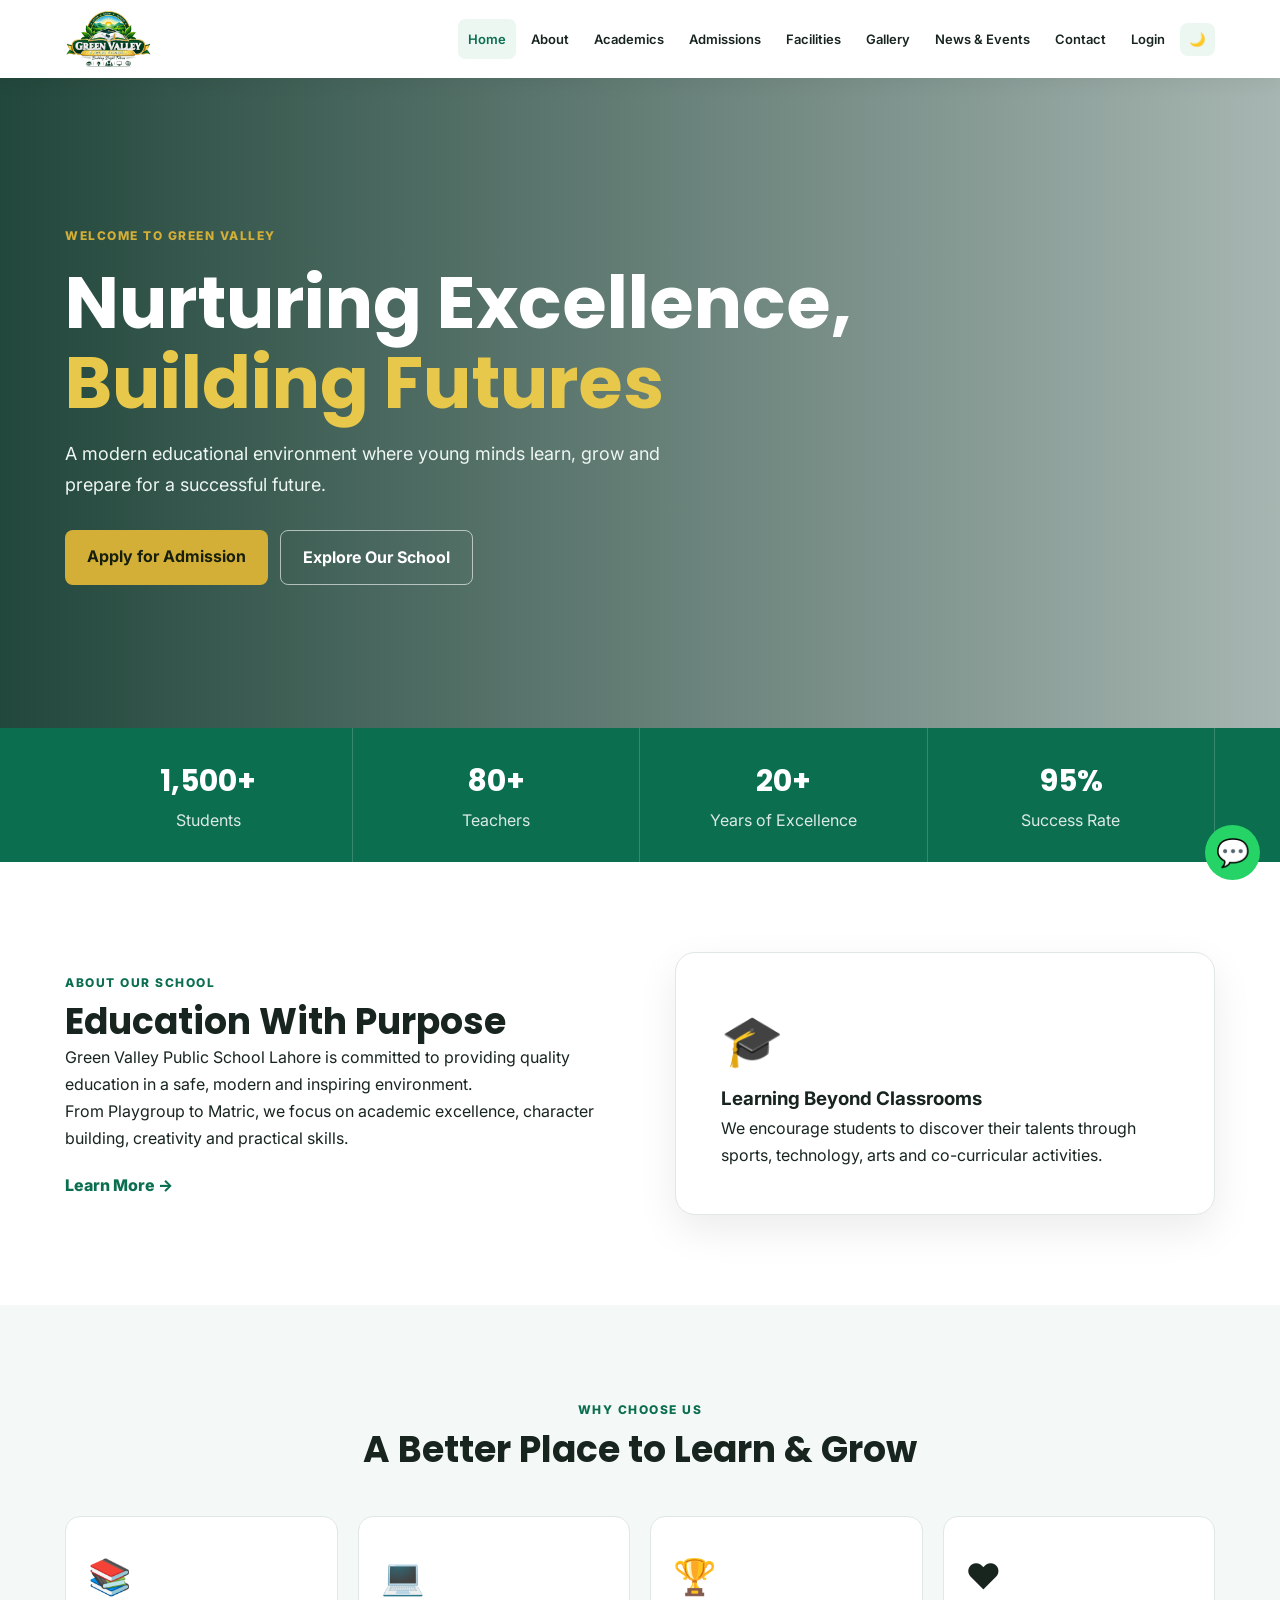
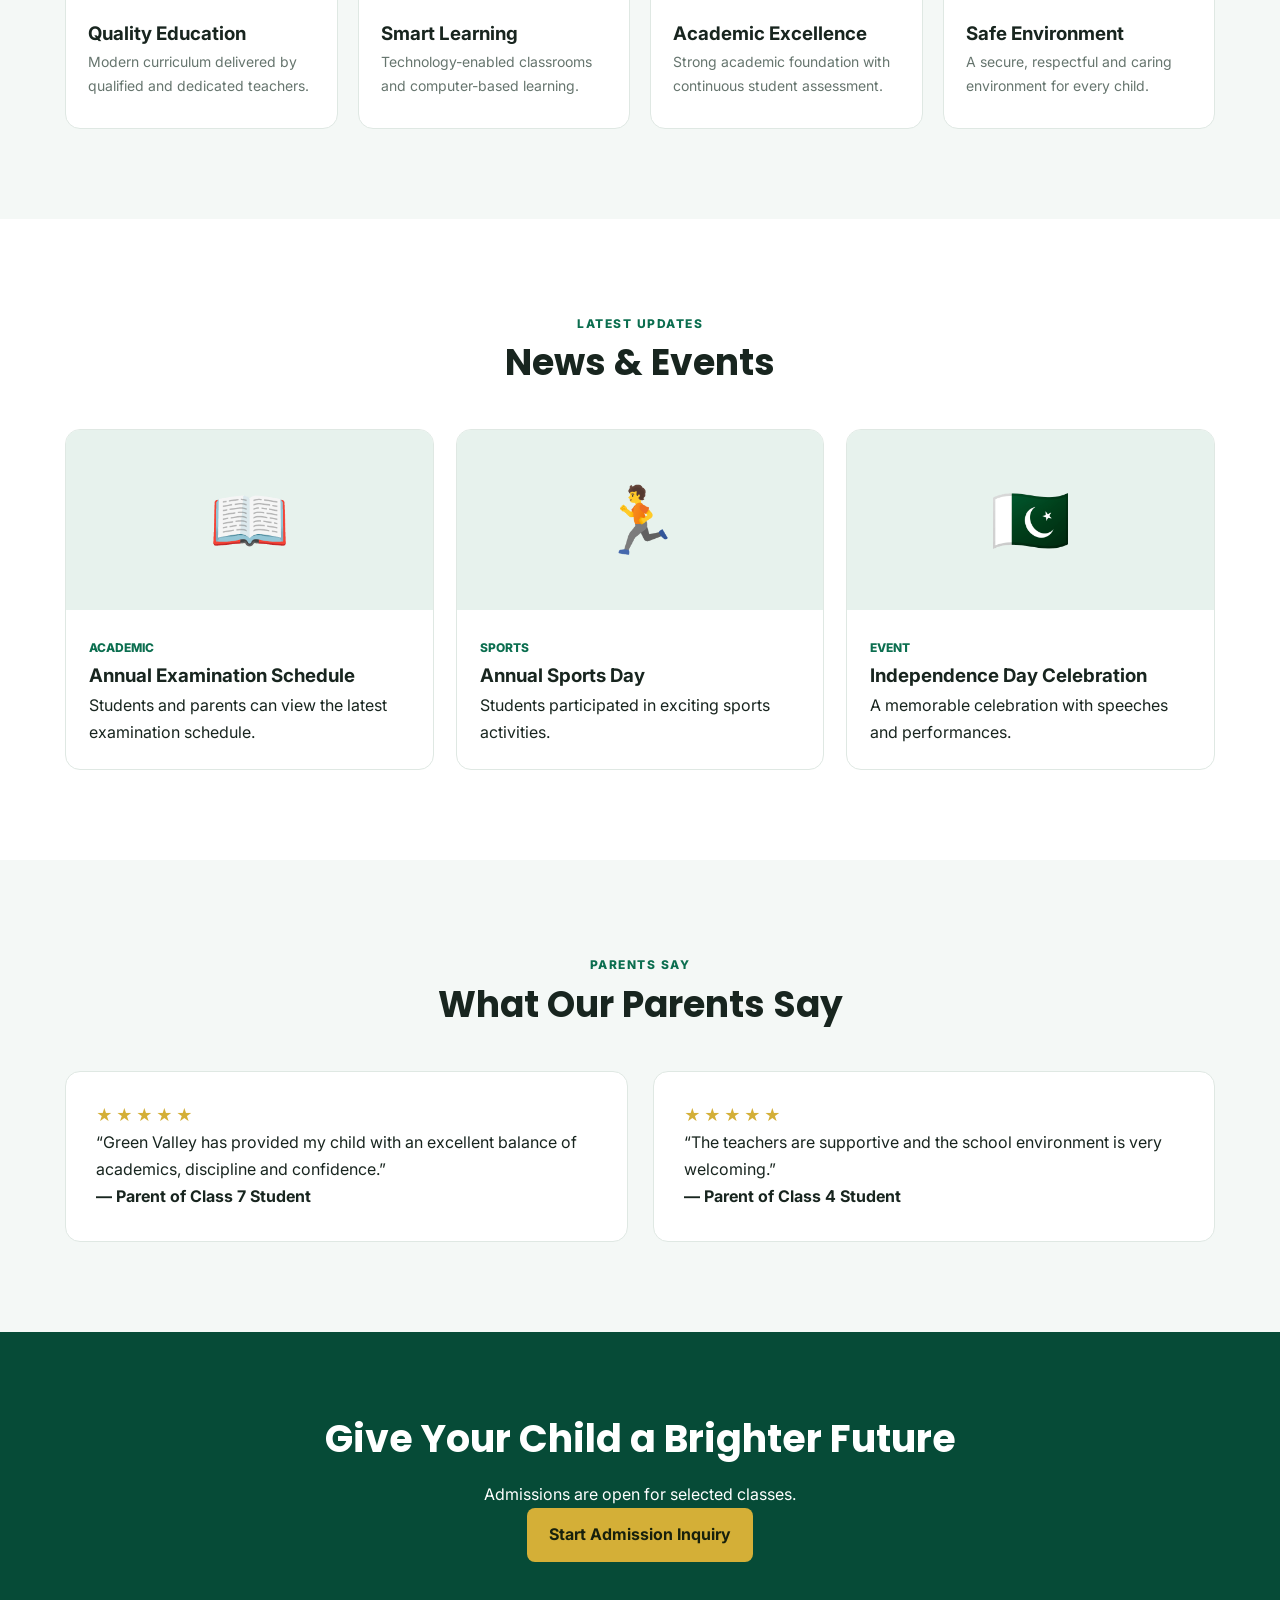
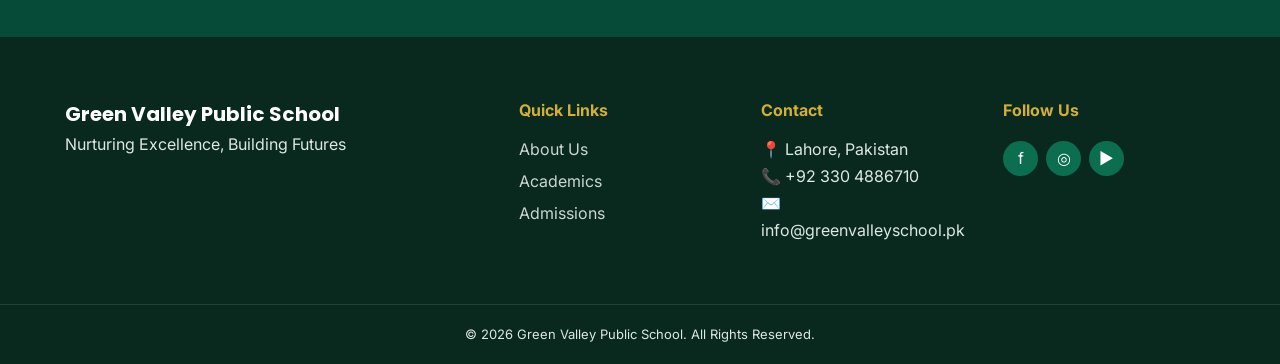
==== commit 17fb4c15: "Add files via upload" ====
--- a/index.html
+++ b/index.html
@@ -1,6 +1,11 @@
 <!DOCTYPE html>
 <html lang="en"><head><meta charset="UTF-8"><meta name="viewport" content="width=device-width,initial-scale=1.0"><meta name="description" content="Green Valley Public School Lahore - Nurturing Excellence, Building Futures"><title>Green Valley Public School | Lahore</title><link rel="preconnect" href="https://fonts.googleapis.com"><link href="https://fonts.googleapis.com/css2?family=Inter:wght@400;500;600;700;800&family=Poppins:wght@500;600;700;800&family=Noto+Nastaliq+Urdu:wght@400;600&display=swap" rel="stylesheet"><link rel="stylesheet" href="css/style.css"></head><body>
-<header class="header"><div class="container nav"><a href="index.html" class="logo"><img src="images/logo.png" alt="Green Valley Public School" class="logo-img"></a><button class="menu-btn" id="menuBtn">☰</button><nav id="navMenu"><a class="active" href="index.html">Home</a><a href="about.html">About</a><a href="academics.html">Academics</a><a href="admissions.html">Admissions</a><a href="facilities.html">Facilities</a><a href="gallery.html">Gallery</a><a href="news-events.html">News & Events</a><a href="contact.html">Contact</a><button id="darkMode" class="icon-btn">🌙</button></nav></div></header>
+<header class="header"><div class="container nav"><a href="index.html" class="logo"><img src="images/logo.png" alt="Green Valley Public School" class="logo-img"></a><button class="menu-btn" id="menuBtn">☰</button><nav id="navMenu"><a class="active" href="index.html">Home</a><a href="about.html">About</a><a href="academics.html">Academics</a><a href="admissions.html">Admissions</a><a href="facilities.html">Facilities</a><a href="gallery.html">Gallery</a><a href="news-events.html">News & Events</a><a href="contact.html">Contact</a><a href="login.html">Login</a><button id="darkMode" class="icon-btn">🌙</button></nav></div></header>
+<div id="welcomeBanner" style="display:none;background:linear-gradient(90deg,#0B6E4F,#064b37);color:#fff;padding:14px 20px;text-align:center;font-family:Poppins,sans-serif;font-size:18px;font-weight:600;letter-spacing:0.5px;">
+  <span id="welcomeText">WELCOME To The Green Valley Public School</span>
+  <button id="logoutBtn" style="margin-left:20px;background:#d4af37;color:#17200c;border:0;padding:6px 14px;border-radius:6px;font-weight:700;cursor:pointer;font-size:13px;">Logout</button>
+</div>
+
 <main><section class="hero"><div class="hero-content container"><span class="badge">Welcome to Green Valley</span><h1>Nurturing Excellence,<br><span>Building Futures</span></h1><p>A modern educational environment where young minds learn, grow and prepare for a successful future.</p><div class="hero-buttons"><a href="admissions.html" class="btn btn-gold">Apply for Admission</a><a href="about.html" class="btn btn-outline">Explore Our School</a></div></div></section>
 <section class="stats"><div class="container stats-grid"><div class="stat"><strong>1,500+</strong><span>Students</span></div><div class="stat"><strong>80+</strong><span>Teachers</span></div><div class="stat"><strong>20+</strong><span>Years of Excellence</span></div><div class="stat"><strong>95%</strong><span>Success Rate</span></div></div></section>
 <section class="section"><div class="container two-col"><div><span class="section-label">About Our School</span><h2>Education With Purpose</h2><p>Green Valley Public School Lahore is committed to providing quality education in a safe, modern and inspiring environment.</p><p>From Playgroup to Matric, we focus on academic excellence, character building, creativity and practical skills.</p><a href="about.html" class="text-link">Learn More →</a></div><div class="about-card"><div class="about-icon">🎓</div><h3>Learning Beyond Classrooms</h3><p>We encourage students to discover their talents through sports, technology, arts and co-curricular activities.</p></div></div></section>
--- a/css/style.css
+++ b/css/style.css
@@ -1 +1 @@
-*{margin:0;padding:0;box-sizing:border-box}html{scroll-behavior:smooth}:root{--green:#0B6E4F;--dark:#064b37;--gold:#d4af37;--white:#fff;--light:#f4f8f6;--text:#18251f;--muted:#66756e;--border:#dfe8e3;--shadow:0 15px 40px rgba(0,0,0,.08)}body{font-family:Inter,sans-serif;color:var(--text);background:var(--white);line-height:1.7}a{text-decoration:none;color:inherit}.container{width:min(1150px,92%);margin:auto}.header{position:sticky;top:0;z-index:1000;background:rgba(255,255,255,.96);backdrop-filter:blur(12px);box-shadow:0 3px 20px rgba(0,0,0,.06)}.nav{min-height:78px;display:flex;align-items:center;justify-content:space-between}.logo{display:flex;align-items:center;gap:10px}.logo-icon{width:48px;height:48px;display:grid;place-items:center;border-radius:12px;background:var(--green);color:#fff;font-weight:800}.logo strong,.logo small{display:block}.logo strong{font-family:Poppins;color:var(--green);font-size:17px}.logo small{font-size:11px;color:var(--muted)}nav{display:flex;align-items:center;gap:5px}nav a{padding:9px 10px;font-size:13px;font-weight:600;border-radius:7px}nav a:hover,nav a.active{color:var(--green);background:#edf7f2}.menu-btn{display:none;border:0;background:transparent;font-size:28px}.icon-btn{border:0;background:#edf7f2;padding:9px;border-radius:8px;cursor:pointer}.hero{min-height:650px;display:flex;align-items:center;background:linear-gradient(90deg,rgba(3,45,32,.88),rgba(3,45,32,.35)),url("https://images.unsplash.com/photo-1580582932707-520aed937b7b?auto=format&fit=crop&w=1800&q=80") center/cover}.hero-content{color:#fff}.hero-content{max-width:1150px}.hero-content p{max-width:600px;font-size:18px;color:#eef6f2}.badge,.section-label{color:var(--green);font-weight:800;text-transform:uppercase;letter-spacing:1.5px;font-size:12px}.hero .badge{color:var(--gold)}.hero h1{font-family:Poppins;font-size:clamp(40px,6vw,72px);line-height:1.12;margin:15px 0}.hero h1 span{color:#e8c84a}.hero-buttons{display:flex;gap:12px;margin-top:30px}.btn{display:inline-block;border:0;border-radius:8px;padding:13px 22px;font-weight:700;cursor:pointer;transition:.3s}.btn:hover{transform:translateY(-3px)}.btn-gold{background:var(--gold);color:#17200c}.btn-green{background:var(--green);color:#fff}.btn-outline{border:1px solid rgba(255,255,255,.6);color:#fff}.stats{background:var(--green);color:#fff}.stats-grid{display:grid;grid-template-columns:repeat(4,1fr)}.stat{padding:28px;text-align:center;border-right:1px solid rgba(255,255,255,.18)}.stat strong,.stat span{display:block}.stat strong{font-family:Poppins;font-size:30px}.stat span{opacity:.85}.section{padding:90px 0}.light{background:var(--light)}.section-heading{text-align:center;margin-bottom:45px}.section-heading h2,.two-col h2{font-family:Poppins;font-size:36px;line-height:1.2;margin-top:5px}.two-col{display:grid;grid-template-columns:1fr 1fr;gap:70px;align-items:center}.about-card,.info-box{padding:45px;border-radius:20px;background:#fff;box-shadow:var(--shadow);border:1px solid var(--border)}.about-icon{font-size:50px}.text-link{display:inline-block;margin-top:20px;color:var(--green);font-weight:800}.cards-4{display:grid;grid-template-columns:repeat(4,1fr);gap:20px}.feature-card,.facility{padding:30px 22px;background:#fff;border:1px solid var(--border);border-radius:15px;transition:.3s}.feature-card:hover,.facility:hover{transform:translateY(-7px);box-shadow:var(--shadow);border-color:#a8d6c2}.feature-icon{font-size:35px;margin-bottom:12px}.feature-card p,.facility p{color:var(--muted);font-size:14px}.news-grid{display:grid;grid-template-columns:repeat(3,1fr);gap:22px}.news-card{overflow:hidden;border-radius:15px;background:#fff;border:1px solid var(--border);transition:.3s}.news-card:hover{transform:translateY(-5px);box-shadow:var(--shadow)}.news-image{height:180px;background:#e7f2ed;display:grid;place-items:center;font-size:65px}.news-body{padding:23px}.news-body>span{color:var(--green);font-size:12px;font-weight:800;text-transform:uppercase}.testimonial-grid{display:grid;grid-template-columns:1fr 1fr;gap:25px}.testimonial{padding:30px;border-radius:15px;background:#fff;border:1px solid var(--border)}.stars{color:var(--gold);letter-spacing:3px}.page-hero{padding:90px 0;color:#fff;background:linear-gradient(120deg,#064b37,#0B6E4F)}.page-hero h1{font-family:Poppins;font-size:clamp(35px,5vw,55px);margin:8px 0}.page-hero .section-label{color:var(--gold)}.facility-grid{display:grid;grid-template-columns:repeat(3,1fr);gap:22px}.facility>div{font-size:42px}.timeline{display:grid;gap:18px;max-width:850px;margin:auto}.timeline>div{padding:25px;border-left:5px solid var(--green);background:var(--light);border-radius:8px}.timeline b{color:var(--green)}.subject-grid{display:grid;grid-template-columns:repeat(4,1fr);gap:15px}.subject-grid div{padding:20px;text-align:center;background:#fff;border:1px solid var(--border);border-radius:10px;font-weight:700}.check-list{list-style:none}.check-list li{margin:12px 0}.check-list li:before{content:"✓";color:var(--green);font-weight:bold;margin-right:10px}.principal{display:grid;grid-template-columns:300px 1fr;gap:50px;align-items:center}.principal-photo{height:330px;border-radius:20px;background:#e6f1ec;display:grid;place-items:center;font-size:100px}.steps{display:grid;grid-template-columns:repeat(4,1fr);gap:18px}.steps>div{padding:25px;background:var(--light);border-radius:15px}.steps b{display:block;font-size:28px;color:var(--green)}.table-wrap{overflow-x:auto}table{width:100%;border-collapse:collapse;background:#fff;min-width:600px}th,td{padding:16px;border:1px solid var(--border);text-align:left}th{background:var(--green);color:#fff}.note{color:var(--muted);margin-top:10px}.form-card{padding:35px;background:#fff;border-radius:18px;box-shadow:var(--shadow)}.form-card h2{font-family:Poppins;margin-bottom:20px}form{display:grid;gap:13px}input,select,textarea{width:100%;padding:13px 15px;border:1px solid var(--border);border-radius:8px;font:inherit;outline:none}input:focus,select:focus,textarea:focus{border-color:var(--green)}textarea{min-height:130px;resize:vertical}.filters{display:flex;justify-content:center;gap:10px;margin-bottom:30px;flex-wrap:wrap}.filter{border:1px solid var(--border);background:#fff;padding:9px 18px;border-radius:30px;cursor:pointer}.filter.active,.filter:hover{background:var(--green);color:#fff}.gallery-grid{display:grid;grid-template-columns:repeat(4,1fr);gap:18px}.gallery-item{height:220px;background:var(--light);border-radius:15px;display:grid;place-items:center;cursor:pointer;transition:.3s;overflow:hidden}.gallery-item:hover{transform:scale(1.03);box-shadow:var(--shadow)}.gallery-item div{font-size:65px}.gallery-item span{font-weight:700}.lightbox{display:none;position:fixed;inset:0;background:rgba(0,0,0,.85);z-index:2000;place-items:center;color:#fff}.lightbox.show{display:grid}#closeLightbox{position:absolute;top:20px;right:30px;font-size:40px;color:#fff;background:none;border:0;cursor:pointer}.event-list{max-width:800px;margin:auto}.event{display:flex;gap:20px;align-items:center;padding:22px;background:#fff;border-bottom:1px solid var(--border)}.event>strong{width:65px;height:65px;display:grid;place-items:center;background:var(--green);color:#fff;border-radius:12px;font-size:22px}.contact-grid{display:grid;grid-template-columns:1fr 1fr;gap:40px}.contact-item{margin-bottom:20px}.contact-item strong{color:var(--green)}.map{height:300px;margin-top:25px;border-radius:15px;overflow:hidden}.map iframe{width:100%;height:100%;border:0}.cta{padding:75px 0;text-align:center;background:var(--dark);color:#fff}.cta h2{font-family:Poppins;font-size:38px;margin-bottom:10px}footer{background:#09291f;color:#dce8e3}.footer-grid{padding:60px 0;display:grid;grid-template-columns:2fr 1fr 1fr 1fr;gap:30px}.footer-logo{font-family:Poppins;font-size:20px;font-weight:700;color:#fff}footer h4{color:var(--gold);margin-bottom:12px}footer a{display:block;margin:5px 0;color:#c8d8d1}.socials{display:flex;gap:8px}.socials a{width:35px;height:35px;border-radius:50%;display:grid;place-items:center;background:var(--green);color:#fff}.copyright{text-align:center;padding:18px;border-top:1px solid rgba(255,255,255,.1);font-size:13px}.whatsapp,.top-btn{position:fixed;z-index:900;border:0;cursor:pointer}.whatsapp{right:20px;bottom:20px;width:55px;height:55px;display:grid;place-items:center;border-radius:50%;background:#25D366;font-size:27px}.top-btn{right:20px;bottom:85px;width:40px;height:40px;display:none;border-radius:50%;background:var(--green);color:#fff;font-size:20px}body.dark{--white:#101815;--light:#17211d;--text:#edf5f1;--muted:#a9b9b2;--border:#293a33;background:#101815}body.dark .header,body.dark .news-card,body.dark .feature-card,body.dark .facility,body.dark .testimonial,body.dark .form-card,body.dark .about-card,body.dark .info-box,body.dark table,body.dark .subject-grid div,body.dark .event{background:#17211d}body.dark input,body.dark select,body.dark textarea{background:#101815;color:#fff}@media(max-width:1000px){nav a{padding:8px 6px;font-size:12px}.cards-4{grid-template-columns:repeat(2,1fr)}.gallery-grid{grid-template-columns:repeat(3,1fr)}}@media(max-width:760px){.menu-btn{display:block}nav{position:absolute;left:0;right:0;top:78px;display:none;flex-direction:column;align-items:stretch;padding:15px;background:#fff;box-shadow:var(--shadow)}body.dark nav{background:#17211d}nav.open{display:flex}nav a{padding:12px}.hero{min-height:580px}.hero h1{font-size:42px}.hero-buttons{flex-direction:column;align-items:flex-start}.stats-grid,.two-col,.news-grid,.testimonial-grid,.facility-grid,.contact-grid,.principal{grid-template-columns:1fr}.stats-grid{grid-template-columns:repeat(2,1fr)}.cards-4,.steps,.subject-grid{grid-template-columns:1fr 1fr}.gallery-grid{grid-template-columns:1fr 1fr}.footer-grid{grid-template-columns:1fr 1fr}.section{padding:65px 0}}@media(max-width:480px){.logo strong{font-size:14px}.logo-icon{width:42px;height:42px}.cards-4,.steps,.subject-grid,.gallery-grid,.footer-grid{grid-template-columns:1fr}.stat{padding:20px 10px}.stat strong{font-size:24px}.section-heading h2,.two-col h2{font-size:30px}.hero h1{font-size:36px}.page-hero{padding:65px 0}}+*{margin:0;padding:0;box-sizing:border-box}html{scroll-behavior:smooth}:root{--green:#0B6E4F;--dark:#064b37;--gold:#d4af37;--white:#fff;--light:#f4f8f6;--text:#18251f;--muted:#66756e;--border:#dfe8e3;--shadow:0 15px 40px rgba(0,0,0,.08)}body{font-family:Inter,sans-serif;color:var(--text);background:var(--white);line-height:1.7}a{text-decoration:none;color:inherit}.container{width:min(1150px,92%);margin:auto}.header{position:sticky;top:0;z-index:1000;background:rgba(255,255,255,.96);backdrop-filter:blur(12px);box-shadow:0 3px 20px rgba(0,0,0,.06)}.nav{min-height:78px;display:flex;align-items:center;justify-content:space-between}.logo{display:flex;align-items:center}.logo-img{height:58px;width:auto;display:block;object-fit:contain}nav{display:flex;align-items:center;gap:5px}nav a{padding:9px 10px;font-size:13px;font-weight:600;border-radius:7px}nav a:hover,nav a.active{color:var(--green);background:#edf7f2}.menu-btn{display:none;border:0;background:transparent;font-size:28px}.icon-btn{border:0;background:#edf7f2;padding:9px;border-radius:8px;cursor:pointer}.hero{min-height:650px;display:flex;align-items:center;background:linear-gradient(90deg,rgba(3,45,32,.88),rgba(3,45,32,.35)),url("https://images.unsplash.com/photo-1580582932707-520aed937b7b?auto=format&fit=crop&w=1800&q=80") center/cover}.hero-content{color:#fff}.hero-content{max-width:1150px}.hero-content p{max-width:600px;font-size:18px;color:#eef6f2}.badge,.section-label{color:var(--green);font-weight:800;text-transform:uppercase;letter-spacing:1.5px;font-size:12px}.hero .badge{color:var(--gold)}.hero h1{font-family:Poppins;font-size:clamp(40px,6vw,72px);line-height:1.12;margin:15px 0}.hero h1 span{color:#e8c84a}.hero-buttons{display:flex;gap:12px;margin-top:30px}.btn{display:inline-block;border:0;border-radius:8px;padding:13px 22px;font-weight:700;cursor:pointer;transition:.3s}.btn:hover{transform:translateY(-3px)}.btn-gold{background:var(--gold);color:#17200c}.btn-green{background:var(--green);color:#fff}.btn-outline{border:1px solid rgba(255,255,255,.6);color:#fff}.stats{background:var(--green);color:#fff}.stats-grid{display:grid;grid-template-columns:repeat(4,1fr)}.stat{padding:28px;text-align:center;border-right:1px solid rgba(255,255,255,.18)}.stat strong,.stat span{display:block}.stat strong{font-family:Poppins;font-size:30px}.stat span{opacity:.85}.section{padding:90px 0}.light{background:var(--light)}.section-heading{text-align:center;margin-bottom:45px}.section-heading h2,.two-col h2{font-family:Poppins;font-size:36px;line-height:1.2;margin-top:5px}.two-col{display:grid;grid-template-columns:1fr 1fr;gap:70px;align-items:center}.about-card,.info-box{padding:45px;border-radius:20px;background:#fff;box-shadow:var(--shadow);border:1px solid var(--border)}.about-icon{font-size:50px}.text-link{display:inline-block;margin-top:20px;color:var(--green);font-weight:800}.cards-4{display:grid;grid-template-columns:repeat(4,1fr);gap:20px}.feature-card,.facility{padding:30px 22px;background:#fff;border:1px solid var(--border);border-radius:15px;transition:.3s}.feature-card:hover,.facility:hover{transform:translateY(-7px);box-shadow:var(--shadow);border-color:#a8d6c2}.feature-icon{font-size:35px;margin-bottom:12px}.feature-card p,.facility p{color:var(--muted);font-size:14px}.news-grid{display:grid;grid-template-columns:repeat(3,1fr);gap:22px}.news-card{overflow:hidden;border-radius:15px;background:#fff;border:1px solid var(--border);transition:.3s}.news-card:hover{transform:translateY(-5px);box-shadow:var(--shadow)}.news-image{height:180px;background:#e7f2ed;display:grid;place-items:center;font-size:65px}.news-body{padding:23px}.news-body>span{color:var(--green);font-size:12px;font-weight:800;text-transform:uppercase}.testimonial-grid{display:grid;grid-template-columns:1fr 1fr;gap:25px}.testimonial{padding:30px;border-radius:15px;background:#fff;border:1px solid var(--border)}.stars{color:var(--gold);letter-spacing:3px}.page-hero{padding:90px 0;color:#fff;background:linear-gradient(120deg,#064b37,#0B6E4F)}.page-hero h1{font-family:Poppins;font-size:clamp(35px,5vw,55px);margin:8px 0}.page-hero .section-label{color:var(--gold)}.facility-grid{display:grid;grid-template-columns:repeat(3,1fr);gap:22px}.facility>div{font-size:42px}.timeline{display:grid;gap:18px;max-width:850px;margin:auto}.timeline>div{padding:25px;border-left:5px solid var(--green);background:var(--light);border-radius:8px}.timeline b{color:var(--green)}.subject-grid{display:grid;grid-template-columns:repeat(4,1fr);gap:15px}.subject-grid div{padding:20px;text-align:center;background:#fff;border:1px solid var(--border);border-radius:10px;font-weight:700}.check-list{list-style:none}.check-list li{margin:12px 0}.check-list li:before{content:"✓";color:var(--green);font-weight:bold;margin-right:10px}.principal{display:grid;grid-template-columns:300px 1fr;gap:50px;align-items:center}.principal-photo{height:330px;border-radius:20px;background:#e6f1ec;display:grid;place-items:center;font-size:100px}.steps{display:grid;grid-template-columns:repeat(4,1fr);gap:18px}.steps>div{padding:25px;background:var(--light);border-radius:15px}.steps b{display:block;font-size:28px;color:var(--green)}.table-wrap{overflow-x:auto}table{width:100%;border-collapse:collapse;background:#fff;min-width:600px}th,td{padding:16px;border:1px solid var(--border);text-align:left}th{background:var(--green);color:#fff}.note{color:var(--muted);margin-top:10px}.form-card{padding:35px;background:#fff;border-radius:18px;box-shadow:var(--shadow)}.form-card h2{font-family:Poppins;margin-bottom:20px}form{display:grid;gap:13px}input,select,textarea{width:100%;padding:13px 15px;border:1px solid var(--border);border-radius:8px;font:inherit;outline:none}input:focus,select:focus,textarea:focus{border-color:var(--green)}textarea{min-height:130px;resize:vertical}.filters{display:flex;justify-content:center;gap:10px;margin-bottom:30px;flex-wrap:wrap}.filter{border:1px solid var(--border);background:#fff;padding:9px 18px;border-radius:30px;cursor:pointer}.filter.active,.filter:hover{background:var(--green);color:#fff}.gallery-grid{display:grid;grid-template-columns:repeat(4,1fr);gap:18px}.gallery-item{height:220px;background:var(--light);border-radius:15px;display:grid;place-items:center;cursor:pointer;transition:.3s;overflow:hidden}.gallery-item:hover{transform:scale(1.03);box-shadow:var(--shadow)}.gallery-item div{font-size:65px}.gallery-item span{font-weight:700}.lightbox{display:none;position:fixed;inset:0;background:rgba(0,0,0,.85);z-index:2000;place-items:center;color:#fff}.lightbox.show{display:grid}#closeLightbox{position:absolute;top:20px;right:30px;font-size:40px;color:#fff;background:none;border:0;cursor:pointer}.event-list{max-width:800px;margin:auto}.event{display:flex;gap:20px;align-items:center;padding:22px;background:#fff;border-bottom:1px solid var(--border)}.event>strong{width:65px;height:65px;display:grid;place-items:center;background:var(--green);color:#fff;border-radius:12px;font-size:22px}.contact-grid{display:grid;grid-template-columns:1fr 1fr;gap:40px}.contact-item{margin-bottom:20px}.contact-item strong{color:var(--green)}.map{height:300px;margin-top:25px;border-radius:15px;overflow:hidden}.map iframe{width:100%;height:100%;border:0}.cta{padding:75px 0;text-align:center;background:var(--dark);color:#fff}.cta h2{font-family:Poppins;font-size:38px;margin-bottom:10px}footer{background:#09291f;color:#dce8e3}.footer-grid{padding:60px 0;display:grid;grid-template-columns:2fr 1fr 1fr 1fr;gap:30px}.footer-logo{font-family:Poppins;font-size:20px;font-weight:700;color:#fff}footer h4{color:var(--gold);margin-bottom:12px}footer a{display:block;margin:5px 0;color:#c8d8d1}.socials{display:flex;gap:8px}.socials a{width:35px;height:35px;border-radius:50%;display:grid;place-items:center;background:var(--green);color:#fff}.copyright{text-align:center;padding:18px;border-top:1px solid rgba(255,255,255,.1);font-size:13px}.whatsapp,.top-btn{position:fixed;z-index:900;border:0;cursor:pointer}.whatsapp{right:20px;bottom:20px;width:55px;height:55px;display:grid;place-items:center;border-radius:50%;background:#25D366;font-size:27px}.top-btn{right:20px;bottom:85px;width:40px;height:40px;display:none;border-radius:50%;background:var(--green);color:#fff;font-size:20px}body.dark{--white:#101815;--light:#17211d;--text:#edf5f1;--muted:#a9b9b2;--border:#293a33;background:#101815}body.dark .header,body.dark .news-card,body.dark .feature-card,body.dark .facility,body.dark .testimonial,body.dark .form-card,body.dark .about-card,body.dark .info-box,body.dark table,body.dark .subject-grid div,body.dark .event{background:#17211d}body.dark input,body.dark select,body.dark textarea{background:#101815;color:#fff}@media(max-width:1000px){nav a{padding:8px 6px;font-size:12px}.cards-4{grid-template-columns:repeat(2,1fr)}.gallery-grid{grid-template-columns:repeat(3,1fr)}}@media(max-width:760px){.menu-btn{display:block}nav{position:absolute;left:0;right:0;top:78px;display:none;flex-direction:column;align-items:stretch;padding:15px;background:#fff;box-shadow:var(--shadow)}body.dark nav{background:#17211d}nav.open{display:flex}nav a{padding:12px}.hero{min-height:580px}.hero h1{font-size:42px}.hero-buttons{flex-direction:column;align-items:flex-start}.stats-grid,.two-col,.news-grid,.testimonial-grid,.facility-grid,.contact-grid,.principal{grid-template-columns:1fr}.stats-grid{grid-template-columns:repeat(2,1fr)}.cards-4,.steps,.subject-grid{grid-template-columns:1fr 1fr}.gallery-grid{grid-template-columns:1fr 1fr}.footer-grid{grid-template-columns:1fr 1fr}.section{padding:65px 0}}@media(max-width:480px){.logo-img{height:48px}.cards-4,.steps,.subject-grid,.gallery-grid,.footer-grid{grid-template-columns:1fr}.stat{padding:20px 10px}.stat strong{font-size:24px}.section-heading h2,.two-col h2{font-size:30px}.hero h1{font-size:36px}.page-hero{padding:65px 0}}
